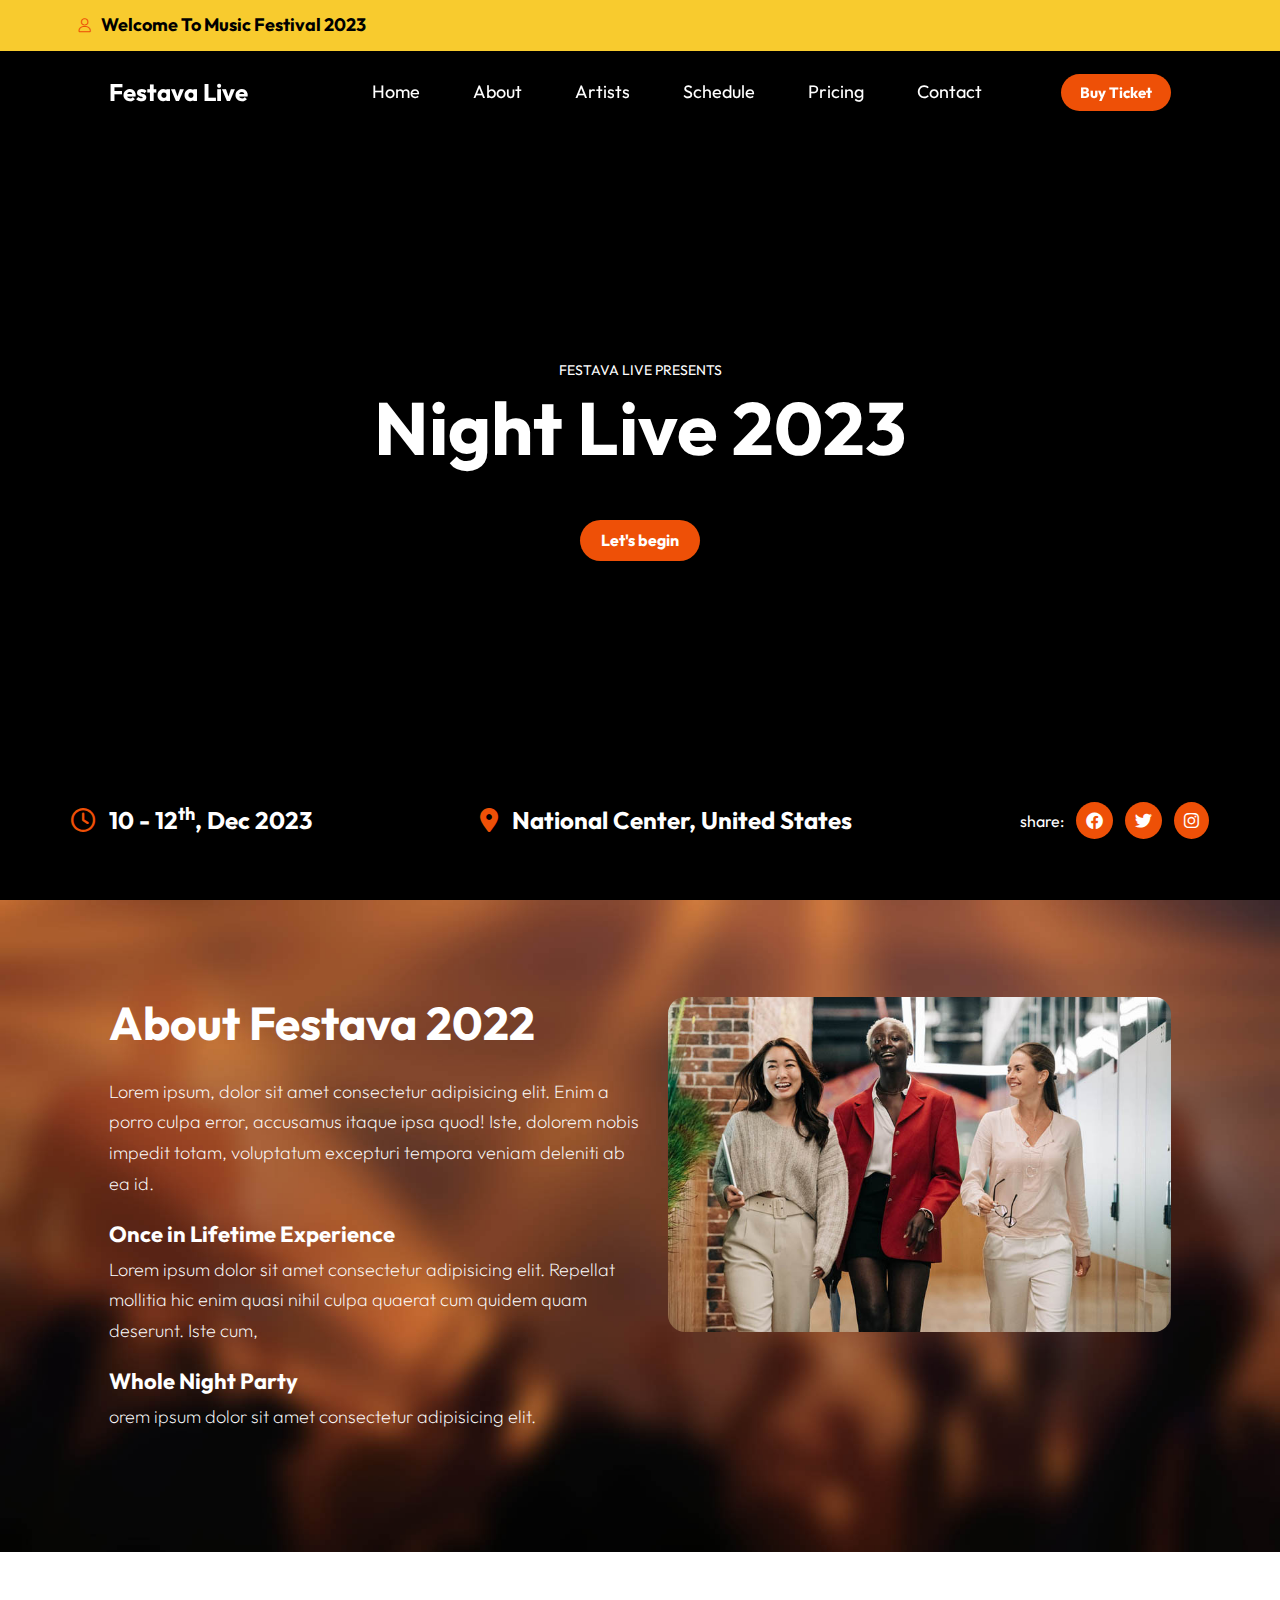
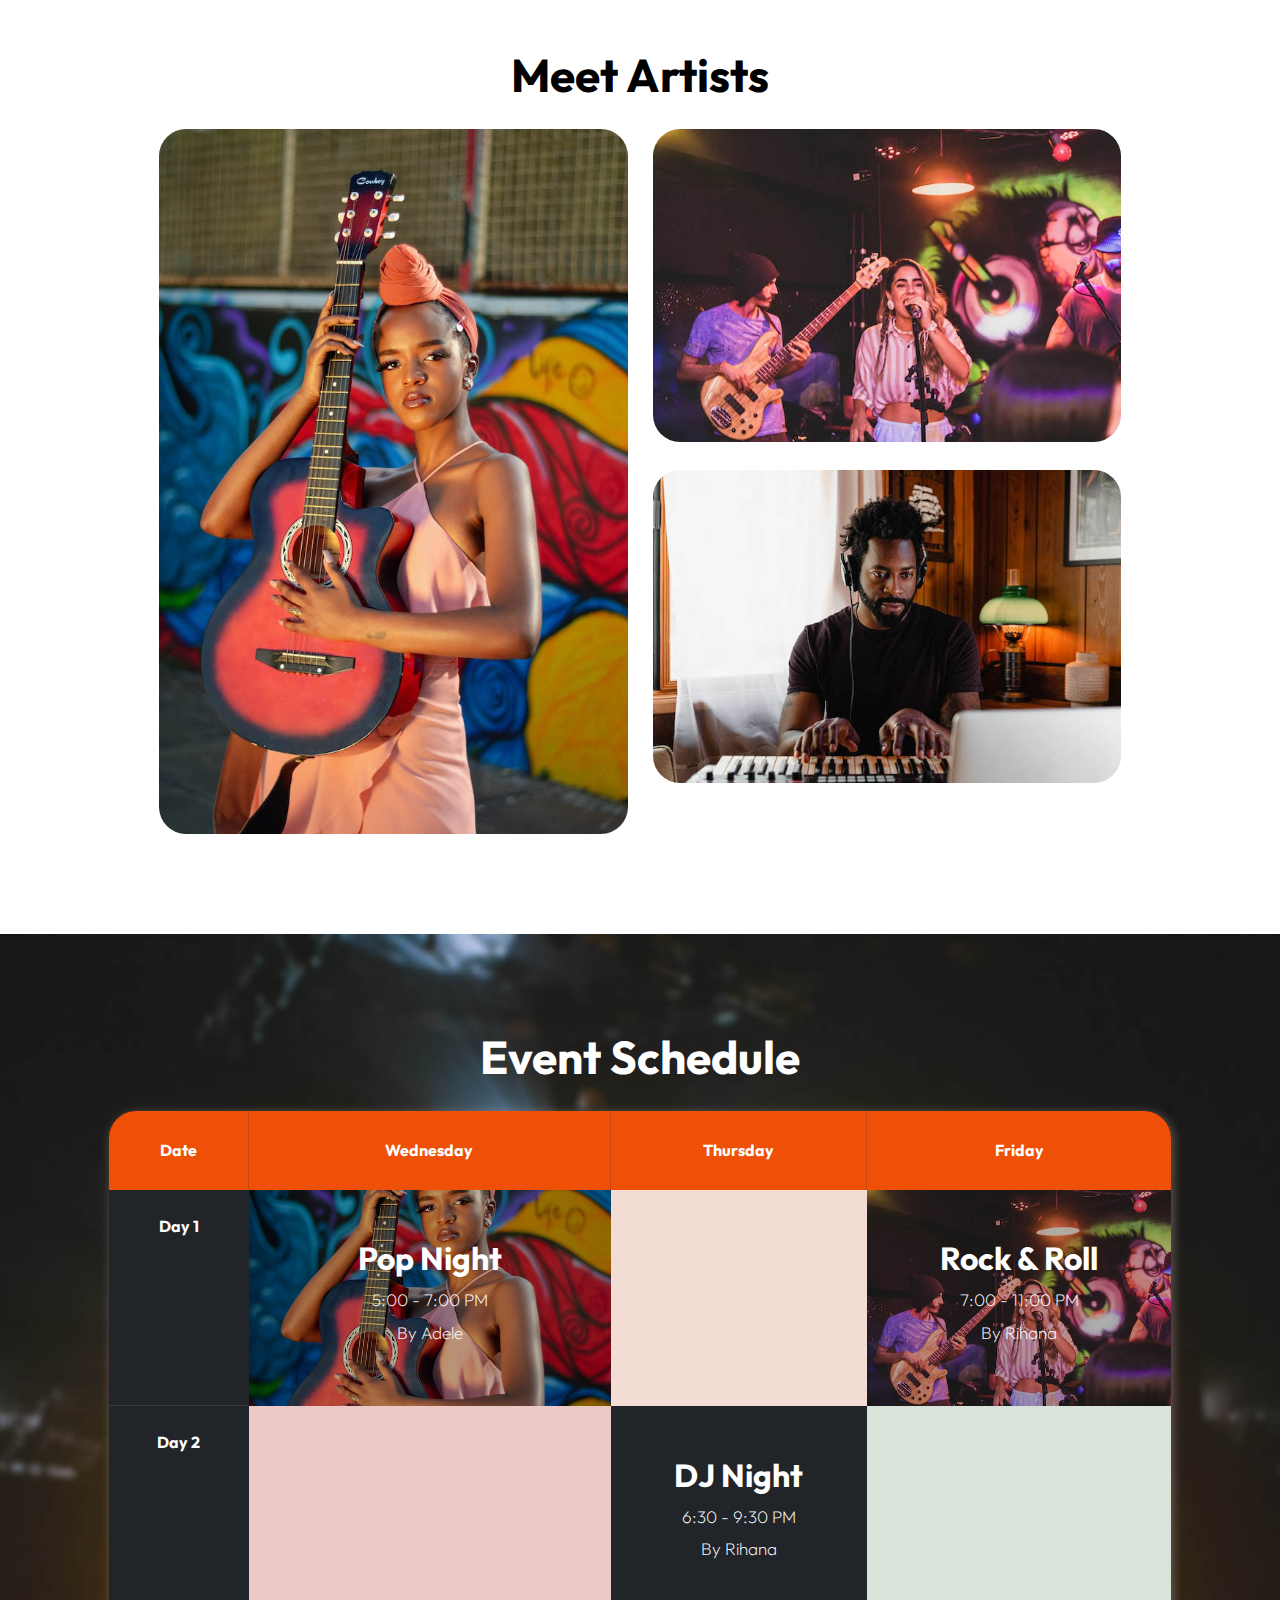
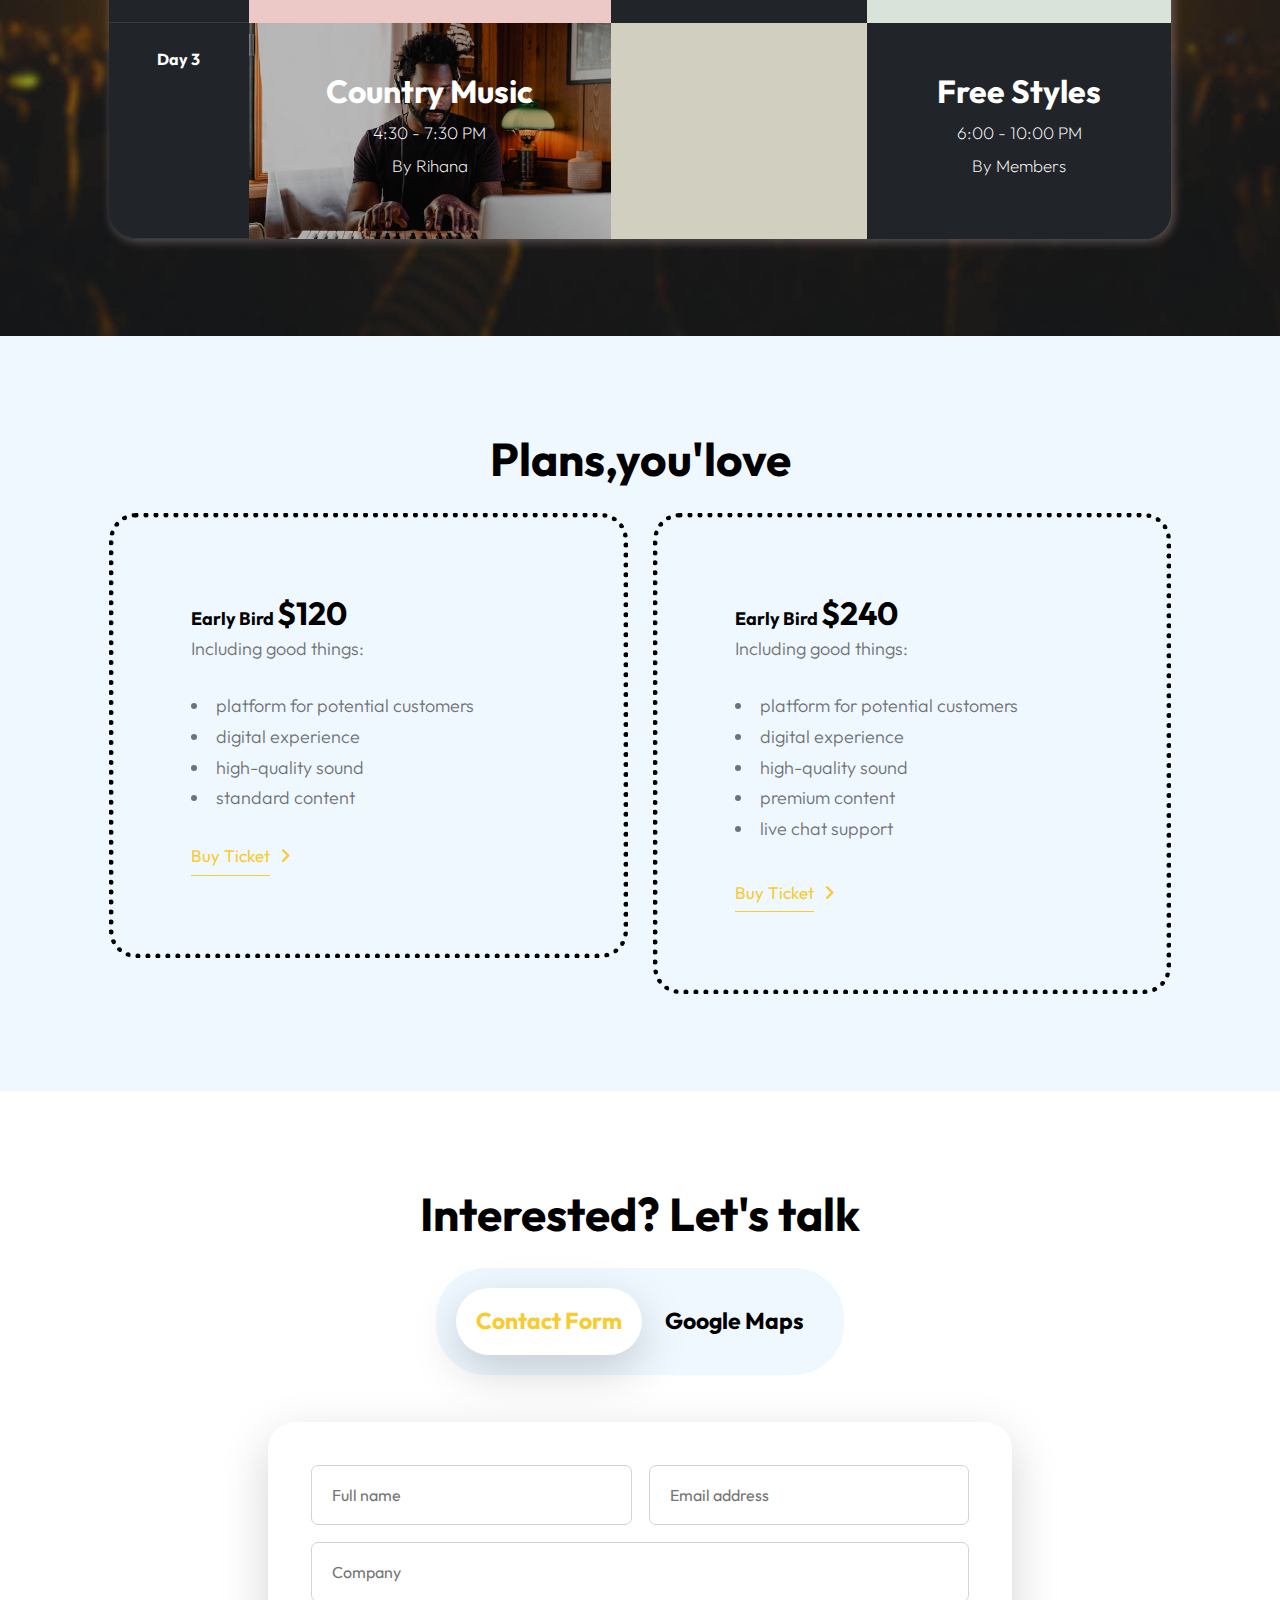
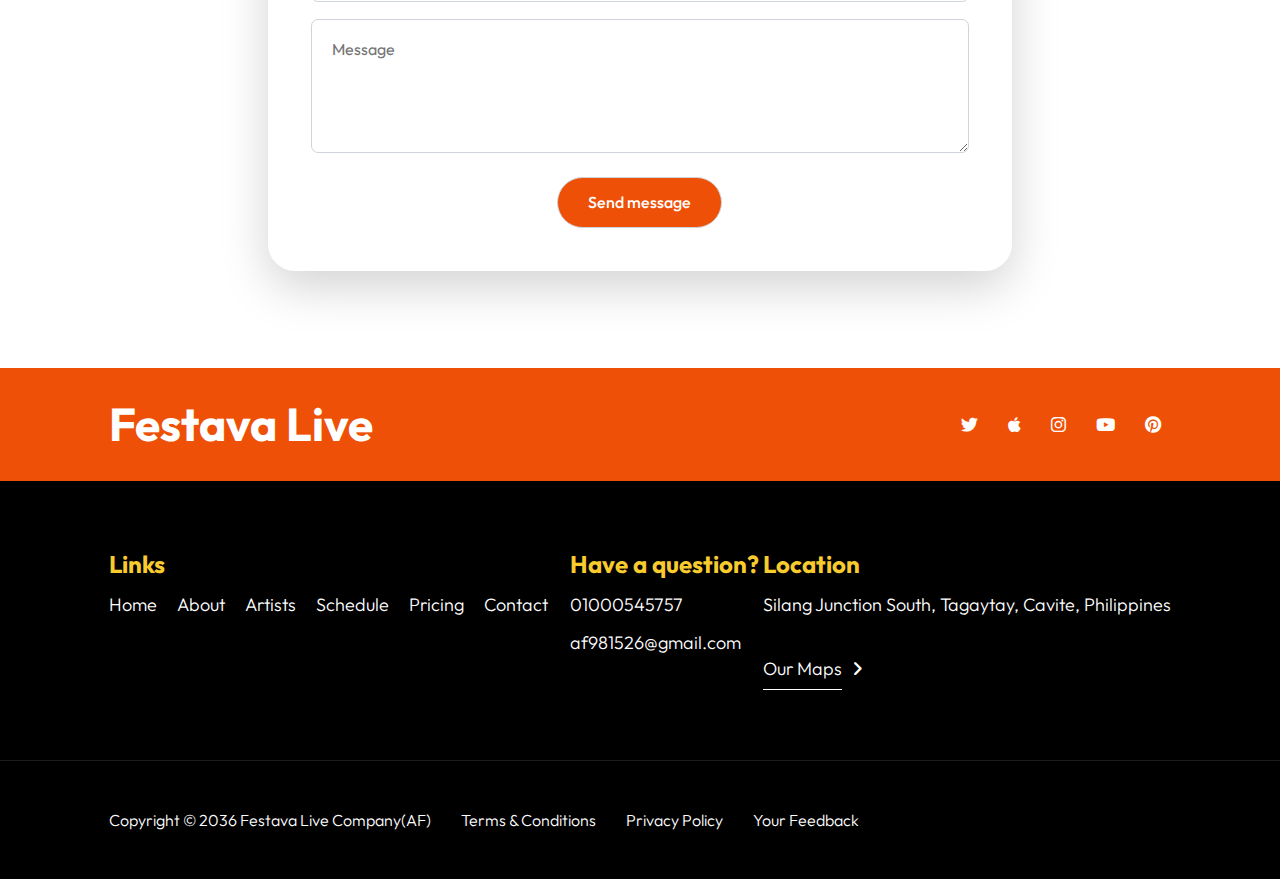
==== index.html @ 933986fe "Add files via upload" ====
<!DOCTYPE html>
<html lang="en">
<head>
    <meta charset="UTF-8">
    <meta http-equiv="X-UA-Compatible" content="IE=edge">
    <meta name="viewport" content="width=device-width, initial-scale=1.0">
    <title>Disco</title>
    <!-- google fonts -->
    <link rel="preconnect" href="https://fonts.googleapis.com">
    <link rel="preconnect" href="https://fonts.gstatic.com" crossorigin>
    <link href="https://fonts.googleapis.com/css2?family=Outfit:wght@100;200;300;400;500;600;700;800;900&display=swap" rel="stylesheet">
    <!-- normalize file -->
    <link rel="stylesheet" href="css_files/normallize.css">
    <!-- font awsome library file -->
    <link rel="stylesheet" href="css_files/all.min.css">
    <!-- main style file -->
    <link rel="stylesheet" href="css_files/style.css">

</head>
<body>
    <!-- start header section -->
    <header id="home">
        <video class="video_header" src="videos/pexels-2022395.mp4" loop autoplay muted></video>
        <section class="overlay"></section>
        <section class="welcome_bar">
            <h4><i class="fa-solid fa-user"></i> welcome to music festival 2023</h4>
        </section>
    <nav id="navigation_bar">
        <section class="container">
            <section class="logo">
                <a href="#">Festava Live</a>
            </section>
            <section class="nav_links">
                <ul id="nav_links_list">
                    <section class="over_color" ></section>
                    <a href="#home"><li>home</li></a>
                    <a href="#about"><li>about</li></a>
                     <a href="#artists"> <li>artists</li></a>
                    <a href="#schedule"><li>schedule</li></a>
                    <a href="#plans"><li>pricing</li></a>
                    <a href="#talking"><li>contact</li></a>
                    <a href="ticket.html" class="nav_button">buy ticket</a>
                </ul>

<ul class="mobile_nav_links">
    <li>
     <a href="ticket.html" class="nav_button">buy ticket</a>
     </li>
     <li>
     <section class="links_button_action">
    <section class="selection_bars">
        <span></span>
        <span></span>
        <span></span>
    </section>
    <section class="exit_bar">
        <span></span>
        <span></span>
    </section>
    </section>
    </li>
 </ul>

            </section>
        </section>
        
    </nav>
<!-- start header content section -->

    <section class="header_content">
        <!-- start main_content -->
        <section class="main_content">
        <p>FESTAVA LIVE PRESENTS</p>
        <h1>Night Live 2023</h1>
        <a href="#">Let's begin</a>
        </section>
        <!-- end main_content -->


        <!-- start header sub_content section -->
    <section class="sub_content">
        <section class="row1">
            <i class="fa-regular fa-clock"></i>
            <span> 10 - 12<sup>th</sup>, Dec 2023</span>
        </section>
        <section class="row2">
            <i class="fa-solid fa-location-dot"></i>
            <span>National Center, United States</span>
        </section>
        <section class="row3">
            <span>share:</span>
            <a href="https://www.facebook.com/profile.php?id=100009686442660" target="_blank"> <i class="fa-brands fa-facebook"></i></a>
            <a href="" target="_blank"><i class="fa-brands fa-twitter"></i></a>
            <a href="https://www.instagram.com/ahmedfouad979/" target="_blank"><i class="fa-brands fa-instagram"></i></a>
        </section>
    </section>
        <!-- end sub_content section -->

<!-- end header content section -->
    </section>

</header>

<!-- end header section -->


<!-- start about section -->
<section id="about"class="about">
    <section class="container">
        <section class="about_content">
            <h2>About Festava 2022</h2>
            <p>Lorem ipsum, dolor sit amet consectetur adipisicing elit. Enim a porro culpa error, accusamus itaque ipsa quod! Iste, dolorem nobis impedit totam, voluptatum excepturi tempora veniam deleniti ab ea id.</p>
            <h3>Once in Lifetime Experience</h3>
            <p>Lorem ipsum dolor sit amet consectetur adipisicing elit. Repellat mollitia hic enim quasi nihil culpa quaerat cum quidem quam deserunt. Iste cum,</p>
            <h3>Whole Night Party</h3>
            <p>orem ipsum dolor sit amet consectetur adipisicing elit.</p>
        </section>
        <section class="about_img">
            <img src="images/pexels-alexander-suhorucov-6457579.jpg" alt="about_img">
        </section>
    </section>
</section>
<!-- end about section -->

<!-- start artists section -->
<section class="artists" id="artists">
        <h2 class="headen_align">Meet Artists</h2>

 <section class="container">

        <section class="box1">
            <img src="images/artists/joecalih-UmTZqmMvQcw-unsplash.jpg" alt="">

        <!-- start first artists_box_info -->

            <section class="artists_box_info">
                <section class="artists_sub_box">
                    <section class="col">
                    <p>Name:</p>
                    <p>Birthday:</p>
                    <p>Music:</p>
                    </section>
 
                     <section class="col">

                        <p>Madona</p>
                        <p> August 16, 1958</p>
                        <p> Pop, R&B</p>

                     </section>

                  </section>
                    <section class="channel_name">
                        <p>Youtube Channel:</p>
                        <a href="#"> Madona Official</a>
                    </section>
                 </section>

            </section>
             

        <!-- end first artists_box_info -->

      <!-- start second artists_box_info -->
    <section class="box2">
       <section class="row1">
         <img src="images/artists/abstral-official-bdlMO9z5yco-unsplash.jpg" alt="">
           <section class="artists_box_info">
                    <section class="artists_sub_box">
                    <section class="col">
                    <p>Name:</p>
                    <p>Birthday:</p>
                    <p>Music:</p>
                    </section>
                     <section class="col">

                        <p> Bruno Bros</p>
                        <p> October 8, 1985</p>
                        <p> Pop</p>
                     </section>
                 </section>
                     <section class="channel_name">
                        <p>Youtube Channel:</p>
                        <a href="#">  Bruno Official</a>
                        </section>
                    </section>
         </section>

            <!-- end second artists_box_info -->

            <!-- start third artists_box_info -->

        <section class="row2">
            <img src="images/artists/soundtrap-rAT6FJ6wltE-unsplash.jpg" alt="">            

                     <section class="artists_box_info">
            <section class="artists_sub_box">
                    <section class="col">
                    <p>Name:</p>
                    <p>Birthday:</p>
                    <p>Music:</p>
                    </section>

                     <section class="col">

                        <p>Rihana</p>
                        <p> Feb 20, 1988</p>
                        <p> Country</p>
                     </section>
            </section>
        
                    <section class="channel_name">
                        <p>Youtube Channel:</p>
                        <a href="#"> Rihana Official</a>
                    </section>
               </section>
           </section> 
                    <!-- end third artists_box_info -->

        </section>
    </section>
</section>


<!-- end artists section -->

<!-- start event schedule section -->
<section class="schedule" id="schedule">
            <h2 style="color:white"class="headen_align">Event Schedule</h2>
    <section class="container">
        <table >
            <!-- table row 1 -->

            <tr>
                <th style="border-top-left-radius:27px">Date</th>
                <th>Wednesday</th>
                <th>Thursday</th>
                <th style="border-top-right-radius:27px">Friday</th>
            </tr>

            <!-- table row 2 -->

            <tr>
                <td>Day 1</td>
                <td>
                    <h4>Pop Night</h4>
                    <p>5:00 - 7:00 PM</p>
                    <p>By Adele</p> 
                </td>
                <td></td>
                <td>
                     <h4>Rock & Roll</h4>
                    <p>7:00 - 11:00 PM</p>
                    <p>By Rihana</p>
                </td>
            </tr>

            <!-- table row 3 -->

            <tr>
                <td>Day 2</td>
                <td></td>
                <td>
                    <h4>DJ Night</h4>
                    <p>6:30 - 9:30 PM</p>
                    <p>By Rihana</p>
                </td>
                <td></td>
            </tr>

            <!-- table row 4 -->

            <tr>
                <td style="border-bottom-left-radius:27px">Day 3</td>
                <td>
                     <h4>Country Music</h4>
                    <p>4:30 - 7:30 PM</p>
                    <p>By Rihana</p>
                </td>
                <td></td>
                <td style="border-bottom-right-radius:27px">
                    <h4>Free Styles</h4>
                    <p>6:00 - 10:00 PM</p>
                    <p>By Members</p>
                </td>
            </tr>

        </table>
    </section>
</section>


<!-- end event schedule section -->

<!-- start plans -->
<section class="plans" id="plans">
            <h2 class="headen_align">Plans,you'love</h2>
            <section class="container">
                <section class="box">
                    <section class="price">
                        <span>Early Bird <span>$120</span></span>
                        <p>Including good things:</p>
                        </section>
                        
                        <ul>
                            <li>platform for potential customers</li>
                            <li>digital experience</li>
                            <li>high-quality sound</li>
                            <li>standard content</li>
                        </ul>
                        
                        <section class="buy_ticket_link">
                            <a href="#">Buy Ticket </a>
                            <i class="fa-solid fa-angle-right"></i>
                        </section>
                    
                </section>


                <section class="box">
                    <section class="price">
                        <span>Early Bird <span>$240</span></span>
                        <p>Including good things:</p>
                        </section>
                        <ul>
                            <li>platform for potential customers</li>
                            <li>digital experience</li>
                            <li>high-quality sound</li>
                            <li>premium content</li>
                            <li>live chat support</li>
                        </ul>
                        <section class="buy_ticket_link">
                            <a href="#">Buy Ticket </a>
                            <i class="fa-solid fa-angle-right"></i>
                        </section>
                    
                </section>
            
    </section>
</section>
<!-- end plans -->

<!-- start talking section -->
<section class="talking" id="talking">
    <h2 class="headen_align">Interested? Let's talk</h2>
    <section class="btns">
        <button id="contact_btn">Contact Form</button>
        <button id="google_maps">Google Maps</button>
    
</section>
      <section class="container">
    
    <section class="inp_data">
        <form action="index.php" method="get">
            <section class="personal_info">
            <input type="text"  name="full_name" placeholder="Full name">
            <input type="email" name="email_address" placeholder="Email address">
            </section>
            <input type="text" placeholder="Company" name="company_name">
            <textarea name="message" id="" cols="30" rows="5" placeholder="Message"></textarea>
            <section class="sub_btn">
            <input type="submit" value="Send message">
            </section>
        </form>
     </section>
    

    <section style="display:none" class="location">
         <iframe src="https://www.google.com/maps/embed?pb=!1m18!1m12!1m3!1d16076.747093504177!2d31.374240883321043!3d30.130405991690292!2m3!1f0!2f0!3f0!3m2!1i1024!2i768!4f13.1!3m3!1m2!1s0x145816f273957841%3A0xad8232f9ce62e912!2sHuckstep%2C%20El%20Nozha%2C%20Cairo%20Governorate%204473221!5e0!3m2!1sen!2seg!4v1671470151707!5m2!1sen!2seg" width="600" height="450" style="border:0;" allowfullscreen="" loading="lazy" referrerpolicy="no-referrer-when-downgrade"></iframe>
        </section>
 </section>
</section>
<!-- end talking section -->


<!-- start footer_bar section-->
<section class="footer_bar">
    <section class="container">
            <h2>Festava Live</h2>
            <ul>
                <li><i class="fa-brands fa-twitter"></i></li>
                <li><i class="fa-brands fa-apple"></i></li>
                <li><i class="fa-brands fa-instagram"></i></li>
                <li><i class="fa-brands fa-youtube"></i></li>
                <li><i class="fa-brands fa-pinterest"></i></li>
            </ul>
    </section>
</section>
<!-- end footer_bar section -->


<!-- start footer section -->
<footer id="footer">
    <section class="container">
        <section class="box">
            <h3>Links</h3>
            <ul>
               <a href="#home"><li>home</li></a>
                <a href="#about"><li>about</li></a>
                <a href="#artists"> <li>artists</li></a>
                <a href="#schedule"><li>schedule</li></a>
                <a href="#plans"><li>pricing</li></a>
                <a href="#talking"><li>contact</li></a>
            </ul>
                    
        </section>
        <section class="box">
            <h3>Have a question?</h3>
            <a href="tel:01000545757">01000545757</a>
            <a href="mailto:af981526@gmail.com">af981526@gmail.com</a>
        </section>
        <section class="box">
            <h3>Location</h3>
            <p >Silang Junction South, Tagaytay, Cavite, Philippines</p>
             <section class="our_maps_link">
                    <a href="#">Our Maps </a>
                    <i class="fa-solid fa-angle-right"></i>
            </section>
        </section>  
    </section>
     <section class="creator_info">
        <section class="container">
            <span>Copyright &copy; 2036 Festava Live Company(AF)</span>
            <section class="creator_info_sub_content">
            <span>Terms & Conditions</span>
            <span>Privacy Policy</span>
            <span>Your Feedback</span>
            </section>
        </section>
        </section>
</footer>

<!-- end footer section -->
<script src="style.js"></script>
</body>
</html>
---- css_files/normallize.css ----
/*! normalize.css v8.0.1 | MIT License | github.com/necolas/normalize.css */

/* Document
   ========================================================================== */

/**
 * 1. Correct the line height in all browsers.
 * 2. Prevent adjustments of font size after orientation changes in iOS.
 */

html {
  line-height: 1.15; /* 1 */
  -webkit-text-size-adjust: 100%; /* 2 */
}

/* Sections
     ========================================================================== */

/**
   * Remove the margin in all browsers.
   */

body {
  margin: 0;
}

/**
   * Render the `main` element consistently in IE.
   */

main {
  display: block;
}

/**
   * Correct the font size and margin on `h1` elements within `section` and
   * `article` contexts in Chrome, Firefox, and Safari.
   */

h1 {
  font-size: 2em;
  margin: 0.67em 0;
}

/* Grouping content
     ========================================================================== */

/**
   * 1. Add the correct box sizing in Firefox.
   * 2. Show the overflow in Edge and IE.
   */

hr {
  box-sizing: content-box; /* 1 */
  height: 0; /* 1 */
  overflow: visible; /* 2 */
}

/**
   * 1. Correct the inheritance and scaling of font size in all browsers.
   * 2. Correct the odd `em` font sizing in all browsers.
   */

pre {
  font-family: monospace, monospace; /* 1 */
  font-size: 1em; /* 2 */
}

/* Text-level semantics
     ========================================================================== */

/**
   * Remove the gray background on active links in IE 10.
   */

a {
  background-color: transparent;
}

/**
   * 1. Remove the bottom border in Chrome 57-
   * 2. Add the correct text decoration in Chrome, Edge, IE, Opera, and Safari.
   */

abbr[title] {
  border-bottom: none; /* 1 */
  text-decoration: underline; /* 2 */
  text-decoration: underline dotted; /* 2 */
}

/**
   * Add the correct font weight in Chrome, Edge, and Safari.
   */

b,
strong {
  font-weight: bolder;
}

/**
   * 1. Correct the inheritance and scaling of font size in all browsers.
   * 2. Correct the odd `em` font sizing in all browsers.
   */

code,
kbd,
samp {
  font-family: monospace, monospace; /* 1 */
  font-size: 1em; /* 2 */
}

/**
   * Add the correct font size in all browsers.
   */

small {
  font-size: 80%;
}

/**
   * Prevent `sub` and `sup` elements from affecting the line height in
   * all browsers.
   */

sub,
sup {
  font-size: 75%;
  line-height: 0;
  position: relative;
  vertical-align: baseline;
}

sub {
  bottom: -0.25em;
}

sup {
  top: -0.5em;
}

/* Embedded content
     ========================================================================== */

/**
   * Remove the border on images inside links in IE 10.
   */

img {
  border-style: none;
}

/* Forms
     ========================================================================== */

/**
   * 1. Change the font styles in all browsers.
   * 2. Remove the margin in Firefox and Safari.
   */

button,
input,
optgroup,
select,
textarea {
  font-family: inherit; /* 1 */
  font-size: 100%; /* 1 */
  line-height: 1.15; /* 1 */
  margin: 0; /* 2 */
}

/**
   * Show the overflow in IE.
   * 1. Show the overflow in Edge.
   */

button,
input {
  /* 1 */
  overflow: visible;
}

/**
   * Remove the inheritance of text transform in Edge, Firefox, and IE.
   * 1. Remove the inheritance of text transform in Firefox.
   */

button,
select {
  /* 1 */
  text-transform: none;
}

/**
   * Correct the inability to style clickable types in iOS and Safari.
   */

button,
[type="button"],
[type="reset"],
[type="submit"] {
  -webkit-appearance: button;
}

/**
   * Remove the inner border and padding in Firefox.
   */

button::-moz-focus-inner,
[type="button"]::-moz-focus-inner,
[type="reset"]::-moz-focus-inner,
[type="submit"]::-moz-focus-inner {
  border-style: none;
  padding: 0;
}

/**
   * Restore the focus styles unset by the previous rule.
   */

button:-moz-focusring,
[type="button"]:-moz-focusring,
[type="reset"]:-moz-focusring,
[type="submit"]:-moz-focusring {
  outline: 1px dotted ButtonText;
}

/**
   * Correct the padding in Firefox.
   */

fieldset {
  padding: 0.35em 0.75em 0.625em;
}

/**
   * 1. Correct the text wrapping in Edge and IE.
   * 2. Correct the color inheritance from `fieldset` elements in IE.
   * 3. Remove the padding so developers are not caught out when they zero out
   *    `fieldset` elements in all browsers.
   */

legend {
  box-sizing: border-box; /* 1 */
  color: inherit; /* 2 */
  display: table; /* 1 */
  max-width: 100%; /* 1 */
  padding: 0; /* 3 */
  white-space: normal; /* 1 */
}

/**
   * Add the correct vertical alignment in Chrome, Firefox, and Opera.
   */

progress {
  vertical-align: baseline;
}

/**
   * Remove the default vertical scrollbar in IE 10+.
   */

textarea {
  overflow: auto;
}

/**
   * 1. Add the correct box sizing in IE 10.
   * 2. Remove the padding in IE 10.
   */

[type="checkbox"],
[type="radio"] {
  box-sizing: border-box; /* 1 */
  padding: 0; /* 2 */
}

/**
   * Correct the cursor style of increment and decrement buttons in Chrome.
   */

[type="number"]::-webkit-inner-spin-button,
[type="number"]::-webkit-outer-spin-button {
  height: auto;
}

/**
   * 1. Correct the odd appearance in Chrome and Safari.
   * 2. Correct the outline style in Safari.
   */

[type="search"] {
  -webkit-appearance: textfield; /* 1 */
  outline-offset: -2px; /* 2 */
}

/**
   * Remove the inner padding in Chrome and Safari on macOS.
   */

[type="search"]::-webkit-search-decoration {
  -webkit-appearance: none;
}

/**
   * 1. Correct the inability to style clickable types in iOS and Safari.
   * 2. Change font properties to `inherit` in Safari.
   */

::-webkit-file-upload-button {
  -webkit-appearance: button; /* 1 */
  font: inherit; /* 2 */
}

/* Interactive
     ========================================================================== */

/*
   * Add the correct display in Edge, IE 10+, and Firefox.
   */

details {
  display: block;
}

/*
   * Add the correct display in all browsers.
   */

summary {
  display: list-item;
}

/* Misc
     ========================================================================== */

/**
   * Add the correct display in IE 10+.
   */

template {
  display: none;
}

/**
   * Add the correct display in IE 10.
   */

[hidden] {
  display: none;
}
---- css_files/style.css ----
:root{
--main_color:#EE5007;
--second_color:#f8cb2e;
--main_padding:97px;
}
html{
scroll-behavior: smooth;

}
*{
    margin:0;
    padding:0;
    box-sizing:border-box;
}
.headen_align{
text-align: center;
font-size:46px;
margin-bottom:27px;
}
@media(max-width:992px){
.headen_align{
font-size:36px;
}
}
body{
font-family: 'Outfit', sans-serif;
}
.container{
    padding-left:19px;
    padding-right:19px;
    margin-left:auto;
    margin-right:auto;
}
@media (max-width:575px){
    #nav_links_list{
        width:100%;
    }
}
@media(min-width:576px ) and (max-width:767px){
      #nav_links_list{
        width:550px;
    }   
}
@media (min-width:768px) and (max-width:992px){
        #nav_links_list{
        width:750px;
        }
}
@media (min-width:576px){
    .container{
        width:550px;

    }
    @media(min-width:768px){
     .container{
        width:750px;
    }   
    }
}
@media  (min-width:992px){
    .container
    {
        width:970px;
    }
}
@media (min-width:1200px){
.container
{
    width:1100px;
}
}
@media(min-width:1400px){
.container{
    width:1350px;
}
}
/* start header section*/
header{
    height:100vh;
    position:relative;
    background-color:black;
}
.video_header{
    position:absolute;
    bottom:0;
    height:calc(100vh - 50.7px);
    width:100%;
    object-fit: cover;
}
.overlay{
    position:absolute;
    bottom:0;
    width:100%;
    height:calc(100% -  50.7px);
    background-color:rgba(0, 0, 0, 0.513);
}

/* star welcome bar section */

.welcome_bar{
    background-color:var(--second_color);
    padding:15px 20px 15px 79px;
    position: relative;
    z-index:1000 !important;
}
.welcome_bar h4{
    text-transform:capitalize;
    display:flex;
    align-items:center;
    font-size:18px;
}
.welcome_bar i{
    color:transparent;
    -webkit-text-stroke: 1px var(--main_color);
    font-size:13px;
    margin-right:11px;
}
/* end welcome bar section */

/* start nav section */
nav{
position:sticky;
width:100%;
top:0;
z-index:1000;
}
nav .container{
    display:flex;
    align-items:center;
    justify-content:space-between;
    padding-top:23px;
    padding-bottom:23px;
}
nav .logo a{
    font-size:24px;
    font-weight:bold;
    color:white;
    text-decoration:none;
    white-space:nowrap;
}
nav ul{
    display:flex;
    align-items:center;
    list-style:none;

}
nav ul a{
    text-decoration:none;
    margin-left:53px;
}
nav ul li{
    color:white;
    text-transform:capitalize;
    font-size:18px;
    transition-duration:0.2s;
    transition-property:color;
}
#nav_links_list a:hover li{
    color:var(--main_color);
}
#nav_links_list a:first-child li{
    color:var(--main_color);
}
.nav_links ul .nav_button{
    color:white;
    text-transform:capitalize;
    font-weight:700;
    font-size:15px;
    background-color:var(--main_color);
    border-radius:50px;
    padding:10px 19px;
    margin-left:79px;
    transition:0.2s background-color;
}
.nav_links ul .nav_button:hover{
    background-color:#ee5007ca;
}
@media (min-width:992px) and (max-width:1200px){
   .nav_links ul .nav_button{
    font-size:14px;
    padding:11px 17px;
    white-space:nowrap;
    margin-left:51px;
} 
nav ul a{
   margin-left:49px;
}
}

/* end nav section */

.header_content{
    position:relative;
    height:calc(100% - (87.25px + 50.7px));
    display:flex;
    align-items:center;
    justify-content: center;
    text-align: center;
    color:white;
}
.header_content .main_content{
    margin-top:-107px;
}
.header_content .main_content p{
    font-size:14px;
    
}
.header_content .main_content h1{
    font-size:74px;
    margin-top:7px;
}
.header_content .main_content a{
    color:white;
    font-weight:bold;
    padding:11px 21px;
    background-color:var(--main_color);
    border-radius:50px;
   text-decoration: none;
   transition:0.2s background-color;
   display:inline-block;
}
.header_content .main_content a:hover{
    background-color:#ee5007ca;

}
header .sub_content{
position:absolute;
bottom:57px;
display:flex;
align-items:center;
width:100%;
justify-content: space-between;
padding-left:71px;
padding-right:71px;
}
header .sub_content .row1 span,
header .sub_content .row2 span{
    font-size:24px;
    font-weight:700;
}
header .sub_content .row1 i,
header .sub_content .row2 i{
margin-right:11px;
color:var(--main_color);
}
header .sub_content i{
    font-size:24px;
}
header .sub_content .row3 i{
    margin-left:9px;
    padding:10px;
    font-size:17px;
    border-radius:50%;
    background-color:var(--main_color);
    cursor:pointer;
}
header .sub_content .row3 i:hover{
    animation-name:rotation;
    animation-duration:1.5s;
    animation-iteration-count: infinite;
    animation-timing-function: linear;
    background-color:var(--second_color);
}
header .sub_content .row3 a{
color:white;
}
.mobile_nav_links{
    display:none;
}
@keyframes rotation{
    100%{
        transform:rotate(1turn);
    }
}

@media (max-width:992px){
  nav{
    background-color:black !important;
}
header  nav .container{
    position:relative;
    padding-top:15px;
    padding-bottom:15px;
}

#nav_links_list .nav_button{
display: none;
}
.header_content .main_content{
    margin-top:-147px;
}
.header_content .main_content h1{
    font-size:62px;
}
.header_content .sub_content{
    flex-direction: column;
    row-gap:19px;
}
.header_content .sub_content .row1 span,
.header_content .sub_content .row2 span{
    font-size:20px;
}
#nav_links_list {
    background-color:black;
    position:absolute;
    height:0px;
    top:100%;
    left:50%;
    transform:translatex(-50%);
    flex-direction:column;
    align-items:flex-start;
    transition-delay:0.3s;
    transition-duration:0.5s;
    transition-property: height opacity;
    overflow:hidden;
    padding:0px 19px;
    box-sizing:content-box;
    border-left:355px solid black;
    border-right:300px solid black;
}

#nav_links_list a{
margin-left:0;
position:relative;
}
#nav_links_list li{
    margin-bottom:27px;
    transition-duration:0.5s;
    
}
 
.mobile_nav_links{
display:flex;
align-items: center;
width:fit-content
}
.nav_links ul .nav_button{
     margin:0;   
    }
}
@media (min-width:993px){
    .mobile_nav_links{
        display:none;
    }
    
}

.links_button_action{
    width:30px;
    height:35px;
    position:relative;
    margin-left:auto;
    margin-right:auto;
    cursor: pointer;

}

.links_button_action .selection_bars{
    position: absolute;
    top:50%;
    left:50%;
    transform:translate(-50% , -50%);

}

.links_button_action .selection_bars span:nth-child(2){
margin-top:5px;
margin-bottom:5px;
}

.links_button_action .selection_bars span{
    display:block;
    width:30px;
    height:4px;
    background-color:white;
    transition-duration:0.5s;
    transition-delay:0.2s;
}

.links_button_action .exit_bar{
    position:absolute;
    width:100%;
    height:100%;
    top:50%;
    left:50%;
    transform:translate(-50%,-50%);
    visibility: hidden;
    transition-duration:0.5s;
}

.links_button_action .exit_bar span{

display:block;
position:absolute;
width:30px;
height:4px;
background-color:white;
transition-duration:0.5s;
left:50%;
top:50%;
transform:translate(-50% , -50%);
transition-duration:0.5s;
transition-delay:0.6s;

}

.mobile_nav_links .links_button_action{
margin-left:27px;
}

/* start about section */
.about{
padding-bottom: var(--main_padding);
padding-top:var(--main_padding);
background-image: url(../images/edward-unsplash-blur.jpg);
background-size:cover;
background-repeat: no-repeat;
background-position: center top;
}
.about .container{
    display:flex;
    gap:21px;
}
.about_content{
    color:white;
}
.about_content h2{
font-size:46px;
margin-bottom:27px;
}
.about_content h3{
    font-size:22px;
    margin-bottom:7px;
}
.about_content p{
    font-size:18px;
    margin-bottom:23px;
    line-height: 1.7;
    font-weight:200;
}
.about_img img{
width:1500px;
max-width:100%;
border-radius:17px;
}
@media(max-width:992px){
.about .container{
    flex-direction: column;
}
}
/* end about section */

/* start artists section */
.artists{
padding-top:var(--main_padding);
padding-bottom:var(--main_padding);
}
.artists .container{
   
    display:flex;
    gap:25px;
}
@media(max-width:991px){
    .artists .container{
        flex-direction: column;
    }
}
@media (min-width:992px){
    .artists .container{
        width:800px;
    }
}

@media (min-width:1200px){
.artists .container{
    width:1000px;
}
}
@media(min-width:1400px){
.artists .container{
    width:1100px;
}
}
.artists .container > section{
flex:1;
}
.artists .container .box1{
    position: relative;
    overflow:hidden;

}
.artists .container .box2{
    display:flex;
    flex-direction:column;
    gap:25px;
}
.artists .container .box2 .row1,
.artists .container .box2 .row2{
position: relative;
overflow:hidden;

}
.artists .container .box1:hover .artists_box_info{
    opacity:1;
    bottom:25px;
}
.artists .container .box2 .row1:hover .artists_box_info{
    opacity:1;
    bottom:25px;
}
.artists .container .box2 .row2:hover .artists_box_info{
    opacity:1;
    bottom:25px;
}
.artists .container .box1:hover .artists_box_info::before{
    opacity:1;
}
.artists .container .box2 .row1:hover .artists_box_info::before{
    opacity:1;
}
.artists .container .box2 .row2:hover .artists_box_info::before{
    opacity:1;
}

.artists .container img{
    width:100%;
    border-radius:27px;
    position: relative;
}

.artists_box_info{
    width:90%;
    height:257px;;
    background-color:rgba(248, 203, 46, 0.75);
    position: absolute;
    bottom:-100%;
    left:50%;
    transform:translatex(-50%);
    border-radius:27px;
    padding:39px ;
    display:flex;
    flex-direction: column;
    justify-content: space-between;
    opacity:0;
    transition-duration:0.7s;
    transition-property:opacity , bottom;
    overflow: hidden;
}

.artists_box_info::before{
content:"";
width:70%;
height: 70%;
position: absolute;
background-color:rgba(248, 204, 46, 0.99);
filter:blur(80px);
border-radius:27px;
top:50%;
left:50%;
transform:translate(-50%,-50%);
transition:0.3s;
opacity:0;
transition-delay:0.6s;
}
.artists_box_info .artists_sub_box{
    display:flex;
    align-items: center;
    column-gap:117px;
    border-bottom:1px solid rgba(0, 0, 0, 0.374);
    padding-bottom:11px;
    position:relative;
    
}
.artists_box_info .artists_sub_box .col:first-child p{
color:white;
font-size:18px;
font-weight:bold;
margin-bottom:19px;
}
.artists_box_info .artists_sub_box .col:last-child p{
    font-size:18px;
    margin-bottom:19px;
    color:#717275;
}

.artists_box_info .channel_name{
    display:flex;
    column-gap:51px;
    position:relative;
    /* background-color: rgba(0, 128, 0, 0.695); */
    /* padding-top:29px; */
    
}
.artists_box_info .channel_name p{
    color:white;
    font-weight:bold;
    font-size:18px;
}
.artists_box_info .channel_name a{
    text-decoration:none;
    color:#EE5007;
    font-size:18px;
    transition-duration:0.3s;
    transition-property:color;
}

.artists_box_info a:hover{
    color:white;
}


@media (min-width:992px) and (max-width:1200px){
    .artists_box_info{
        height:220px;
    }
    .artists .container .box1:hover .artists_box_info{
    opacity:1;
    bottom:19px;
}
.artists .container .box2 .row1:hover .artists_box_info{
    opacity:1;
    bottom:15px;
}
.artists .container .box2 .row2:hover .artists_box_info{
    opacity:1;  
    bottom:15px;
}
.artists_box_info .artists_sub_box .col:first-child p{

font-size:15px;
font-weight:bold;
margin-bottom:13px;
}
.artists_box_info .artists_sub_box .col:last-child p{
    font-size:15px;
    margin-bottom:13px;
    color:#717275;
}

.artists_box_info .channel_name{
    display:flex;
    column-gap:17px;
    position:relative;
}
.artists_box_info .channel_name p{
    font-size:15px;
    white-space: nowrap;
}
.artists_box_info .channel_name a{
    font-size:15px;
    white-space: nowrap;
}
.artists_box_info .artists_sub_box{
    column-gap:70px ;     
}
}
/* end artists section */

 /* start event schedule section  */
 .schedule{
    background-image: url(../images/nainoa-shizuru-unsplash-blur.jpg);
    background-size:cover;
    background-position: center center;
    padding-top:var(--main_padding);
    padding-bottom:var(--main_padding);
 }

 .schedule .container{
    display:flex;
    align-items:center;
    justify-content: center;
 }
 .schedule .container table{
    width:100%;
    border-radius:27px;
    box-shadow:2px 2px 10px 1px rgb(165 145 145 / 46%);
    border-spacing:0px;
 }

 .schedule .container table tr:first-child th{
    background-color:var(--main_color);
    color:white;
    padding:30px;
 }
 .schedule .container table tr:first-child th:not(:last-child)
 {
border-right:1px solid #c7460a;
 }
 .schedule .container table tr td:first-child
{
    background-color: #212529;
   border-bottom:1px solid rgb(54, 58, 62);
}
 .schedule .container table tr:not(:first-child) td{
    text-align:center;
     padding:30px;
    color:white;
    font-weight:bold;

 }
 .schedule .container table tr:not(:first-child) td:first-child{
    padding:27px 30px 170px 30px;
 }
 .schedule .container table tr:nth-child(2) td:nth-child(2),
 .schedule .container table tr:nth-child(2) td:nth-child(4),
 .schedule .container table tr:nth-child(4) td:nth-child(2){
background-image: url(../images/artists/joecalih-UmTZqmMvQcw-unsplash.jpg);
background-position: center center;
background-size:cover;
background-repeat: no-repeat;
position:relative;
 }
 .schedule .container table tr:nth-child(2) td:nth-child(4)
 {
    background-image: url(../images/artists/abstral-official-bdlMO9z5yco-unsplash.jpg);

 }
  .schedule .container table tr:nth-child(4) td:nth-child(2)
  {
  background-image: url(../images/artists/soundtrap-rAT6FJ6wltE-unsplash.jpg);
  }
 .schedule .container table tr:nth-child(2) td:nth-child(2)::before,
 .schedule .container table tr:nth-child(2) td:nth-child(4)::before,
 .schedule .container table tr:nth-child(4) td:nth-child(2)::before{
    content:"";
    position:absolute;
    background-color: rgba(0, 0, 0, 0.256);
    width:100%;
    height:100%;
    top:0;
    left:0;
 }
  .schedule .container table tr h4{
    font-size:32px;
    color:white;
    margin-bottom:13px;
    position:relative;
  }
  @media (max-width:992px){
      .schedule .container table tr h4{
           font-size:22px;
      }
  }
  .schedule .container table tr td p{
    color:white;
    font-size:17px;
    font-weight:200;
    margin-bottom:13px;
    position:relative;
    }
    .schedule .container table tr:nth-child(2) td:nth-child(3){
background-color: #f3dcd4;
    }
     .schedule .container table tr:nth-child(3) td:nth-child(2){
background-color: #ecc9c7;
    }
     .schedule .container table tr:nth-child(2) td:nth-child(4){
background-color: #d9e3da;
    }
     .schedule .container table tr:nth-child(4) td:nth-child(3){
background-color: #d1cfc0;
    }
     .schedule .container table tr:nth-child(3) td:nth-child(3){
background-color: #212529;
    }
    .schedule .container table tr:nth-child(3) td:nth-child(4){
background-color:#d9e3da;
    }
     .schedule .container table tr:nth-child(4) td:nth-child(4){
background-color: #212529;
    }
  /* end event schedule section  */
/* #212529 */
/* #F3DCD4 */



/* start plans section */
.plans{
    padding-top:var(--main_padding);
    padding-bottom:var(--main_padding);
    background-color: #eff8ff;
}
.plans .container{
    display: flex;
    align-items: flex-start;
    justify-content: center;
    gap:25px;
}
@media(max-width:992px){
    .plans .container{
    flex-wrap:wrap;
    }
}
.plans .container .box{
    border:5px dotted black;
    border-radius:27px;
    padding:77px;
    flex:1;
}
.plans .container .box .price{
    margin-bottom: 37px;
}
.plans .container .box .price > span{
    font-weight:bold ;
    font-size:18px;
}
.plans .container .box .price > span span{
    font-weight:bold ;
    font-size:32px;
}
.plans .container .box .price p{
    color:#717275;
    font-size:18px;
    margin-top:7px;
    font-weight:300;
}
.plans .container .box  ul{
    list-style-position: inside;
    
}
.plans .container .box  ul li{
    color:#717275;
    font-size:18px;
    margin-bottom:10px;
    font-weight:300;
    white-space: nowrap;
}
.plans .container .box .buy_ticket_link,
.our_maps_link{
    margin-top:37px;
}
.plans .container .box:nth-child(2) .buy_ticket_link,
.our_maps_link{
    margin-top:43px;
}
.plans .container .box .buy_ticket_link a,
.our_maps_link a{
color:var(--second_color);
font-size:17px;
display:inline-block;
padding:0px 0px 9px 0px;
text-decoration:none;
border-bottom:1px solid var(--second_color);
}
.plans .container .box .buy_ticket_link i,
.our_maps_link i{
    margin-left:7px;
    font-size:17px;
    color:var(--second_color);
}

/* start talking section */


.talking{
    padding-top:var(--main_padding);
    padding-bottom:var(--main_padding);
}
.talking .container{
    display: flex;
    justify-content: center;
}
.btns{
    width:fit-content;
    margin:auto;
    padding:20px;
    border-radius:50px;
    background-color: #eff8ff;
    margin-bottom:47px;
}
.btns button{
    padding:20px;
     border-radius:50px;
     font-weight:bold;
     font-size:23px;
     border:0;
     cursor:pointer;
     transition-duration:0.3s;
     background-color:transparent;
    transition-property:background-color , color , box-shadow;
}
.btns button:hover{
    color:var(--second_color) ;
    background-color:white;
    box-shadow:0 1rem 3rem rgb(0 0 0 / 18%);

}
.talking .container .inp_data {
padding:43px;
border-radius: 27px;
box-shadow:0 1rem 3rem rgba(0,0,0,.175);
width:70%;
}

.talking .container .inp_data form .personal_info{
    margin-bottom:17px;
    display:flex;
    gap:17px;
}
@media (max-width:992px){
.talking .container .inp_data form .personal_info {
    flex-direction:column;
}
}
.talking .container .inp_data form .personal_info input{
 flex:1;
}
.talking .container .inp_data form input{
padding:20px;
border-radius:7px;
outline:none;
border:none;
border:1px solid #ced4da;
}
.talking .container .inp_data form > input[type="text"],
.talking .container .inp_data form textarea{
    width:100%;
    border:none;
    outline:none;
    border-radius:7px;
    margin-bottom:17px;
    padding:20px;

    border:1px solid #ced4da;
}

.talking .container .inp_data form textarea{
    display:block;
}
.sub_btn{
    text-align: center;
    padding-top:7px;
    cursor:pointer;
}
.talking .container .inp_data form > .sub_btn input[type="submit"]{
    padding:15px 30px;
    color:white;
    background-color:var(--main_color);
    font-weight:500;
    border-radius:35px;
    cursor: pointer;
    transition:0.2s background-color;
}
.talking .container .inp_data form > .sub_btn input[type="submit"]:hover{
    background-color:#bc400a;
}

.talking .container .location{
    padding:43px;
    border-radius: 27px;
    box-shadow:0 1rem 3rem rgba(0,0,0,.175);
    
    width:70%;
    display:flex;
}
.talking .container .location iframe{
width:100%;
}
/* end plans section */

/* start footer section*/
.footer_bar{
    padding:30px 0px;
    color:white;
    background-color:var(--main_color);
}
.footer_bar .container{
    display:flex;
    align-items:center;
    justify-content:space-between;
}
.footer_bar .container h2{
    font-size:46px;
}

.footer_bar .container ul li{
    list-style-type:none;
    display:inline-block;
    margin-left:7px;
    font-size:17px;
    cursor:pointer;
    position:relative;
}
.footer_bar .container ul li i{
    padding:10px;
    position:relative;
}
.footer_bar .container ul li::before{
content:"";
position:absolute;
width:10px;height:10px;
border-radius:50%;
transition-duration:0.2s;
background-color:var(--second_color);
width:100%;
height:100%;
left:50%;
top:50%;
transform:translate(-50%,-50%);
display:none;
}

.footer_bar .container ul li i:hover{
    animation-name:rotation;
    animation-duration:1.5s;
    animation-iteration-count: infinite;
    animation-timing-function: linear;
}
.footer_bar .container ul li:hover::before{
    display:block;
}
@media(max-width:992px){
    .footer_bar .container{
        flex-direction:column;
        row-gap:9px;
    }
}

/* end footer_bar */

/* start footer section */
footer{
background-color: black;
}

footer > .container {
    display:flex;
    flex-wrap:wrap;
    justify-content: space-between;
    padding-top:70px;
    padding-bottom:70px;
}

footer > .container .box h3{
    font-size:24px;
    color:var(--second_color);
    font-weight:bold;
    margin-bottom:17px;
}

footer > .container  .box p,
footer > .container  .box a{
    color:white;
     font-size:18px;
     font-weight:300;
}

footer > .container  .box:first-child ul{
list-style-type:none;

}
footer > .container  .box:first-child ul li{
    display:inline-block;
    margin-right:17px;
}
footer > .container  .box:first-child ul a{
    font-size:18px;
    font-weight:300;
    text-transform: capitalize;
    transition:0.3s;
    transition-property:color;
}
footer > .container .box:first-child ul a:hover{
    color:var(--main_color);
}
.our_maps_link i{
    color:white;
}
.our_maps_link a{
border-bottom:1px solid white;
}
footer > .container .box:nth-child(2) a{
    display:block;
    text-decoration:none;
transition:0.3s color;
}
footer > .container .box:nth-child(2) a:hover{
    color:var(--main_color);
}
footer > .container .box:nth-child(2) a:first-of-type{
    margin-bottom:17px;
}

.creator_info{
    padding:50px 0px;
    color:white;
    font-weight:300;
    border-top:1px solid #1f1c1c;
}
.creator_info .creator_info_sub_content{
    display:inline-block;
}

.creator_info .container span{
    margin-right:27px;
}
.creator_info .container .creator_info_sub_content span{
    transition:0.3s color;
    cursor:pointer;
}
.creator_info .container .creator_info_sub_content span:hover{
    color:var(--main_color);
}
@media(max-width:992px){
    footer > .container {
    flex-direction: column;
        align-items:center;
        row-gap:57px;
    }

footer > .container .box     
{
    text-align: center;
    
}
.creator_info .container {
display:flex;
flex-direction: column;
align-items: center;
row-gap:27px;
}
.creator_info .container span:first-child::after{
    display:block;
}

.creator_info .container span:first-child{
    margin:0;
}
.creator_info .container .creator_info_sub_content span{
    white-space: nowrap;
}
.creator_info .container .creator_info_sub_content span:nth-child(2){
    margin-right:27px;
    margin-left:27px;
}
}


/* start buy ticket form */

.ticket_reg_form{

    background-image: url(../images/nicholas-green-unsplash-blur.jpg);
    background-size:cover;
    background-position:center center;
    background-repeat: no-repeat;
    position:relative;
}
@media(min-width:992px){
.ticket_reg_form nav{
position:sticky !important;
top:0;
}
}
.form_container{
min-height:100vh;
display: flex;
align-items:center;
justify-content: center;
padding-top:50px;
padding-bottom:var(--main_padding);

}
.ticket_reg_form .overlay{
    position:absolute;
    height:100%;
    width:100%; 
    bottom:0;

}.ticket_reg_form{
    position: relative;
}
.ticket_reg_form .form_container form{
    background-color:white;
    position: relative;
    padding:55px;
    border-radius:27px;

}
.ticket_reg_form .form_container form h1{
    font-size:36px;
    text-align:center;
    margin-bottom:23px;
}
.ticket_reg_form .form_container form input,
.ticket_reg_form .form_container form textarea{
    padding:20px;
    border-radius:7px;
    outline:none;
    border:1px solid #ced4da;
}
.ticket_reg_form .form_container  form .personal_info{
display:flex;
gap:27px;
margin-bottom:27px;
}
.ticket_reg_form .form_container  form .personal_info input{
    flex:1;
}
.ticket_reg_form .form_container form input[name="phone_number"]{
    width:100%;
    margin-bottom:27px;
}
.ticket_reg_form form h2{
    font-size:22px;
    margin-bottom:7px;
}
.ticket_reg_form form .radio_buttons{
    display:flex;
    align-items: center;
    gap:27px;
}
.ticket_reg_form .form_container  form .radio_buttons .btn{
    flex:1;
    padding:20px;
    border:1px solid #ced4da;
    border-radius:7px;
}
.ticket_reg_form .form_container  form .radio_buttons .btn input {
    margin-right:7px;
}
.text_number{
    width:100%;
    margin:27px 0px;
}
.ticket_reg_form .form_container  form textarea{
    width:100%;
    margin-bottom:27px;
}
.ticket_reg_form .form_container  form .submit_btn_section{
text-align:center;
}
.ticket_reg_form .form_container  form input[type="submit"]{
    border-radius:50px;
    background-color:var(--main_color);
    color:white;
    font-size:19px;
    font-weight:bold;
    padding:15px 25px;
    cursor:pointer;
    color:rgb(83, 15, 15);
}

/* end buy ticket form */
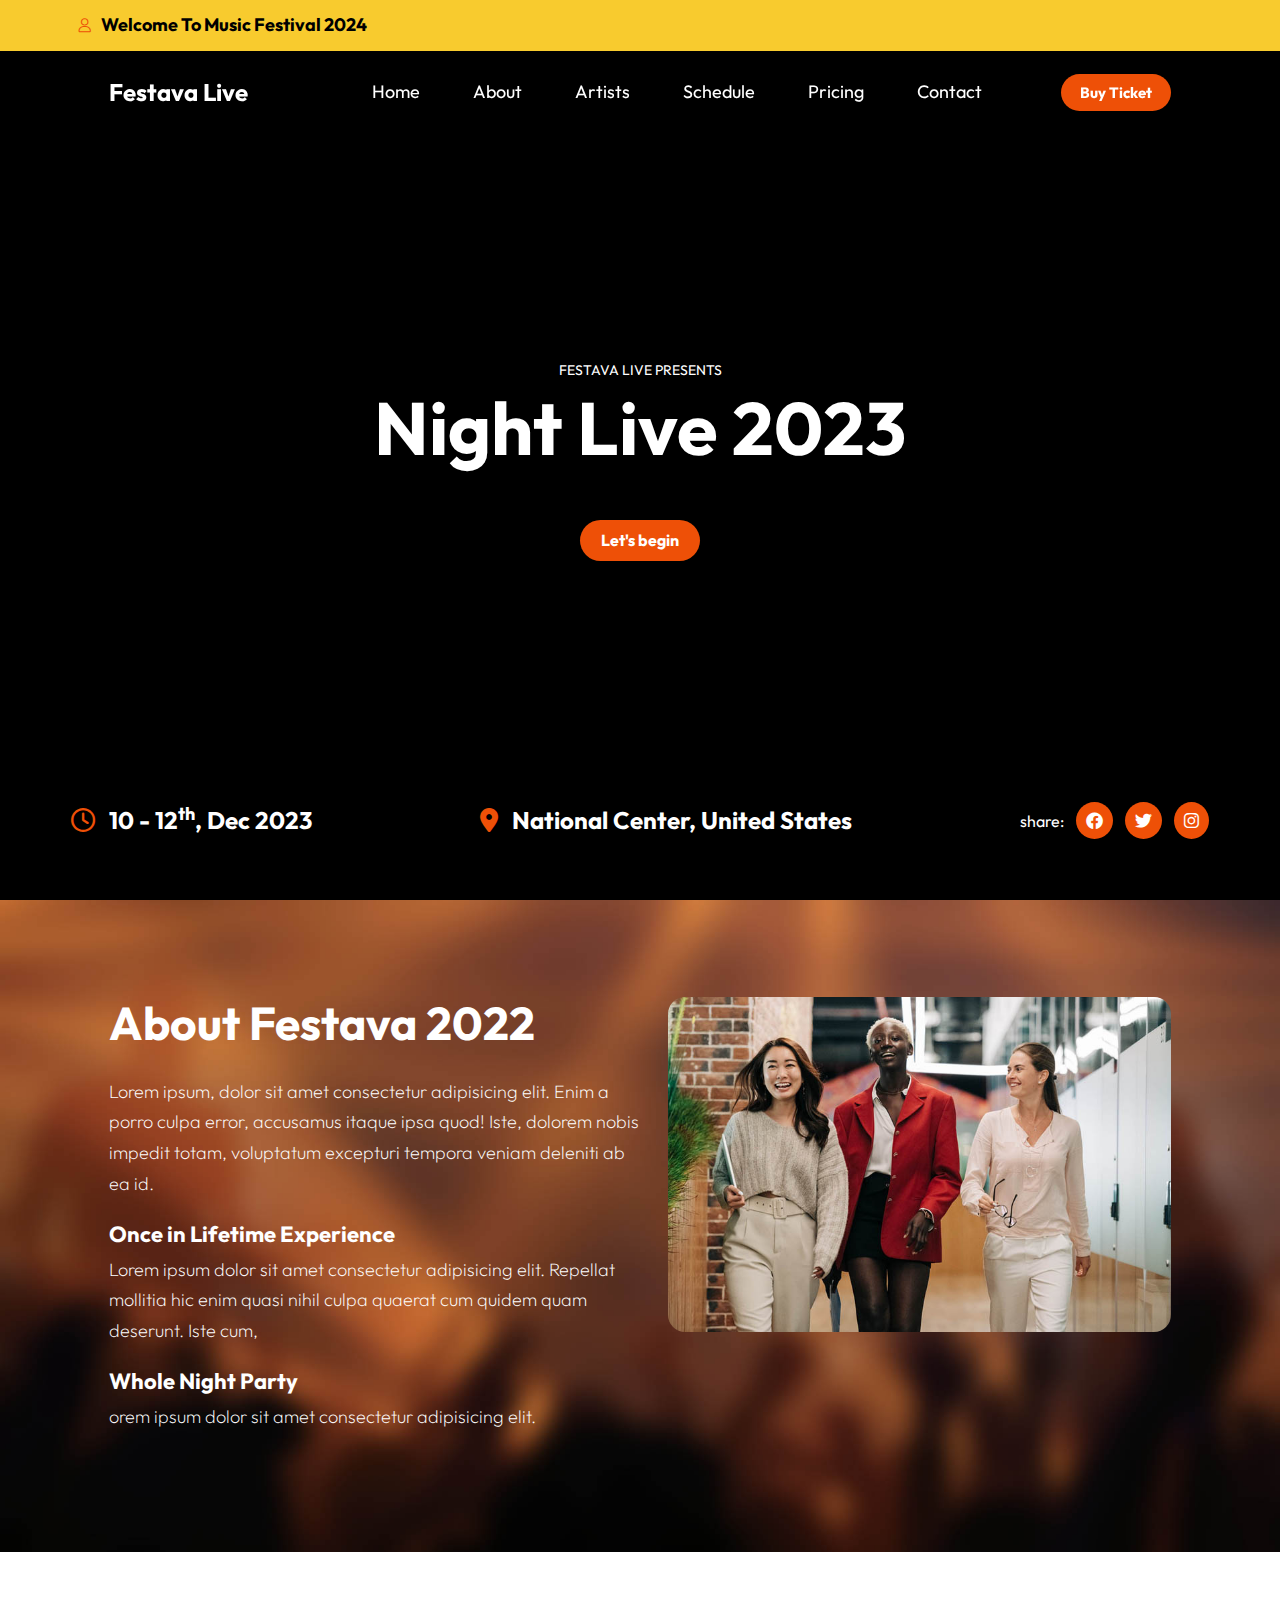
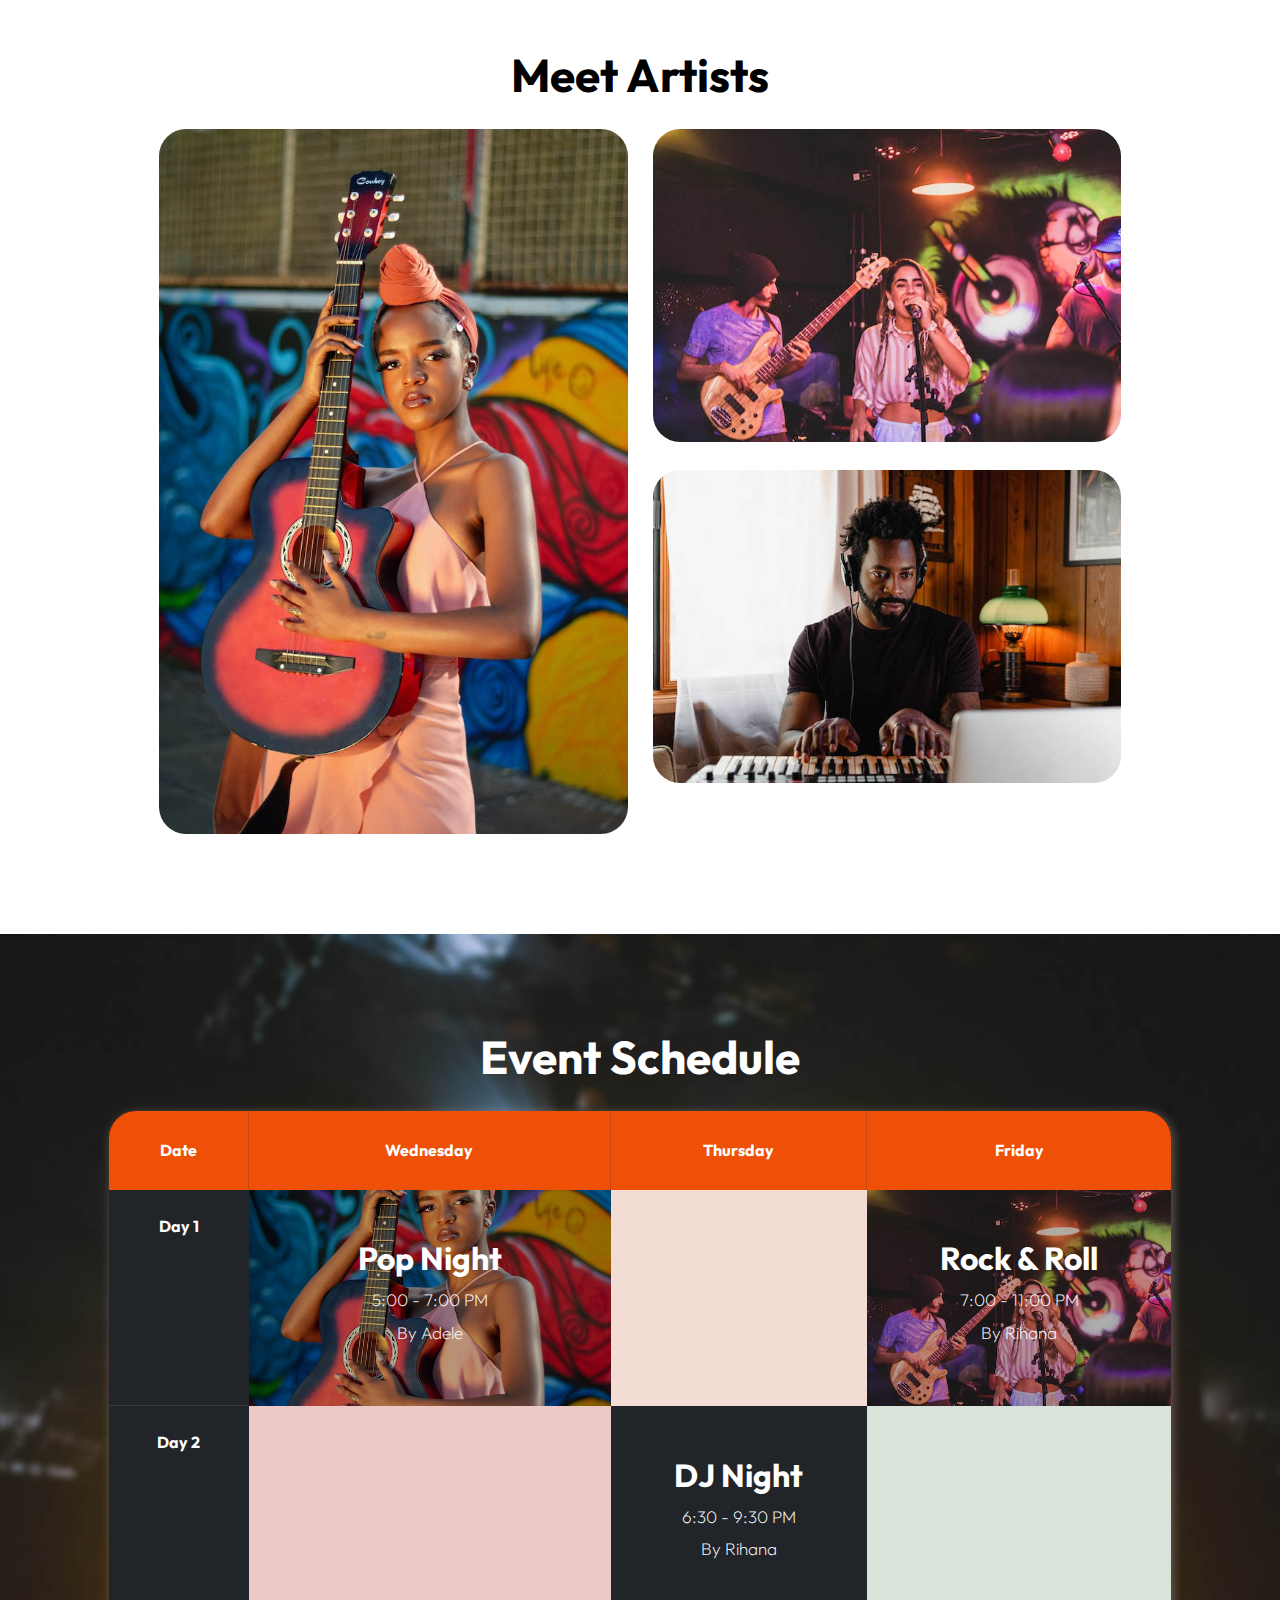
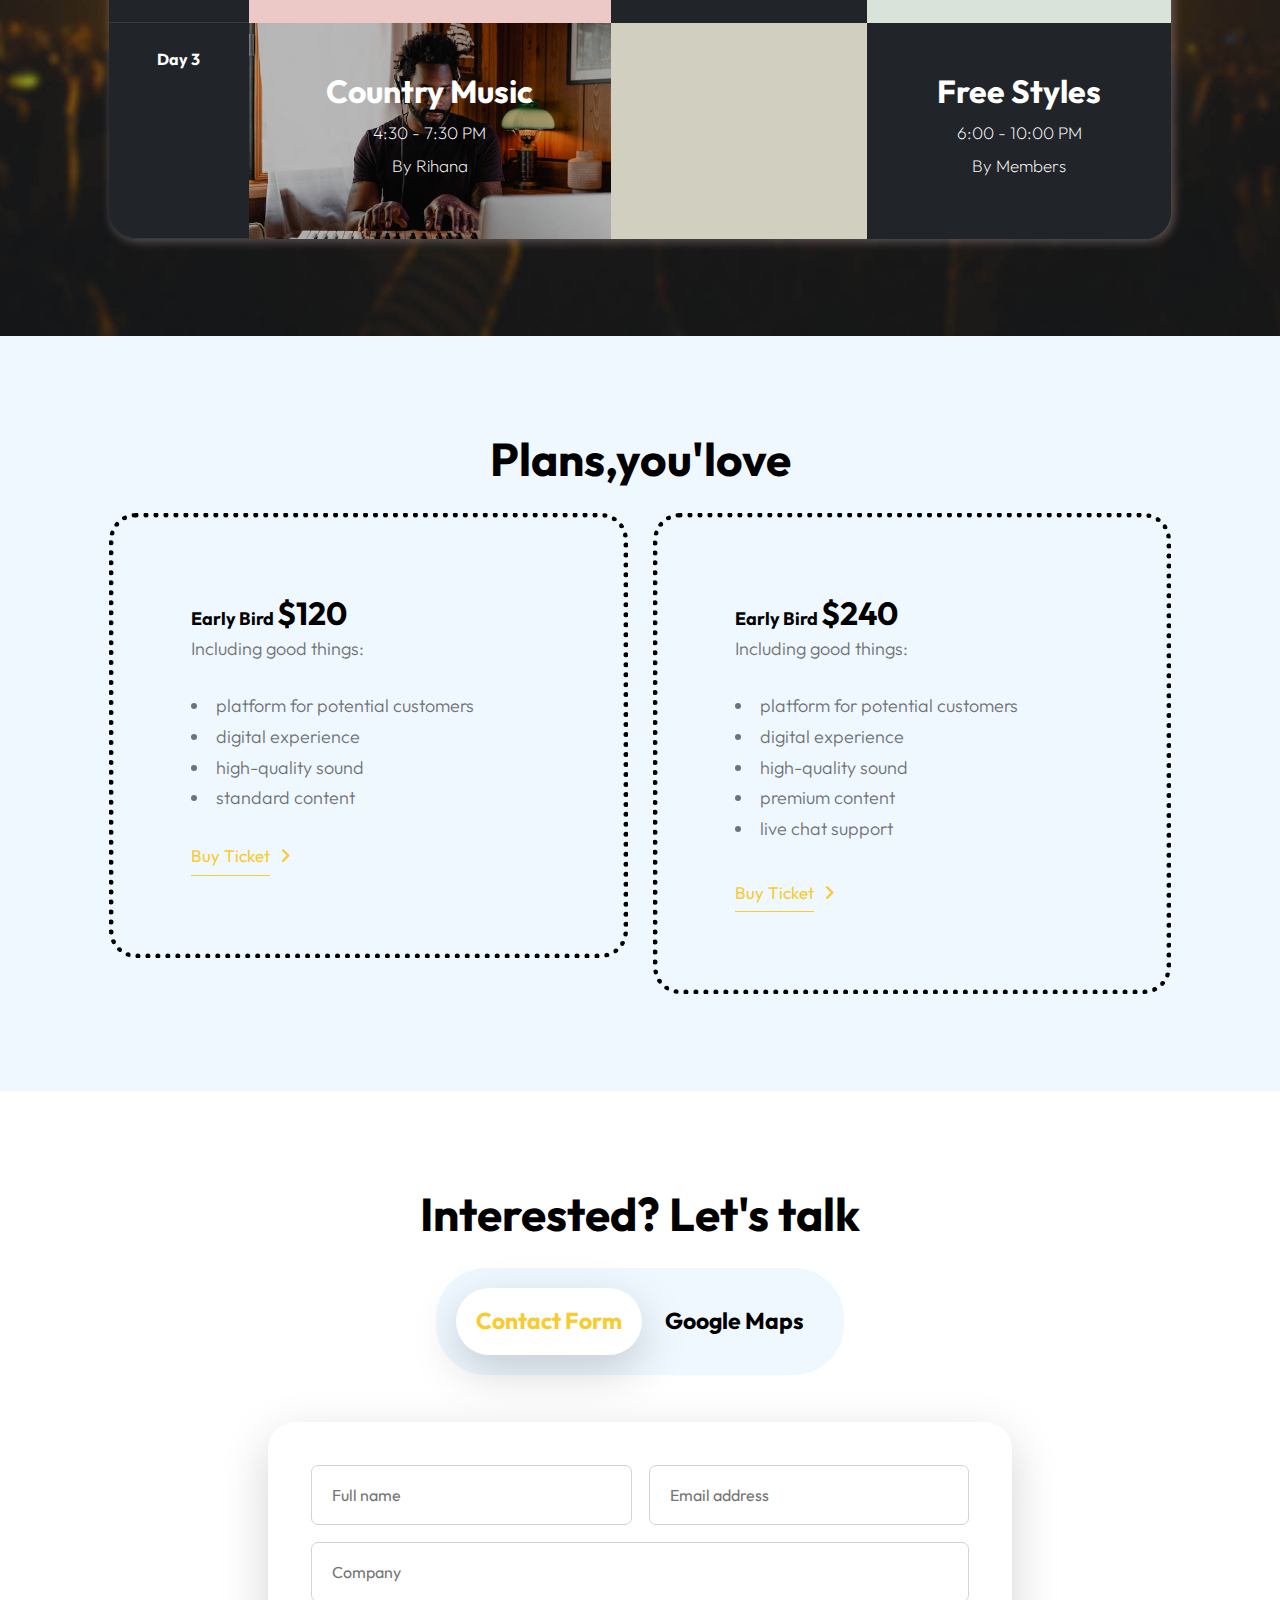
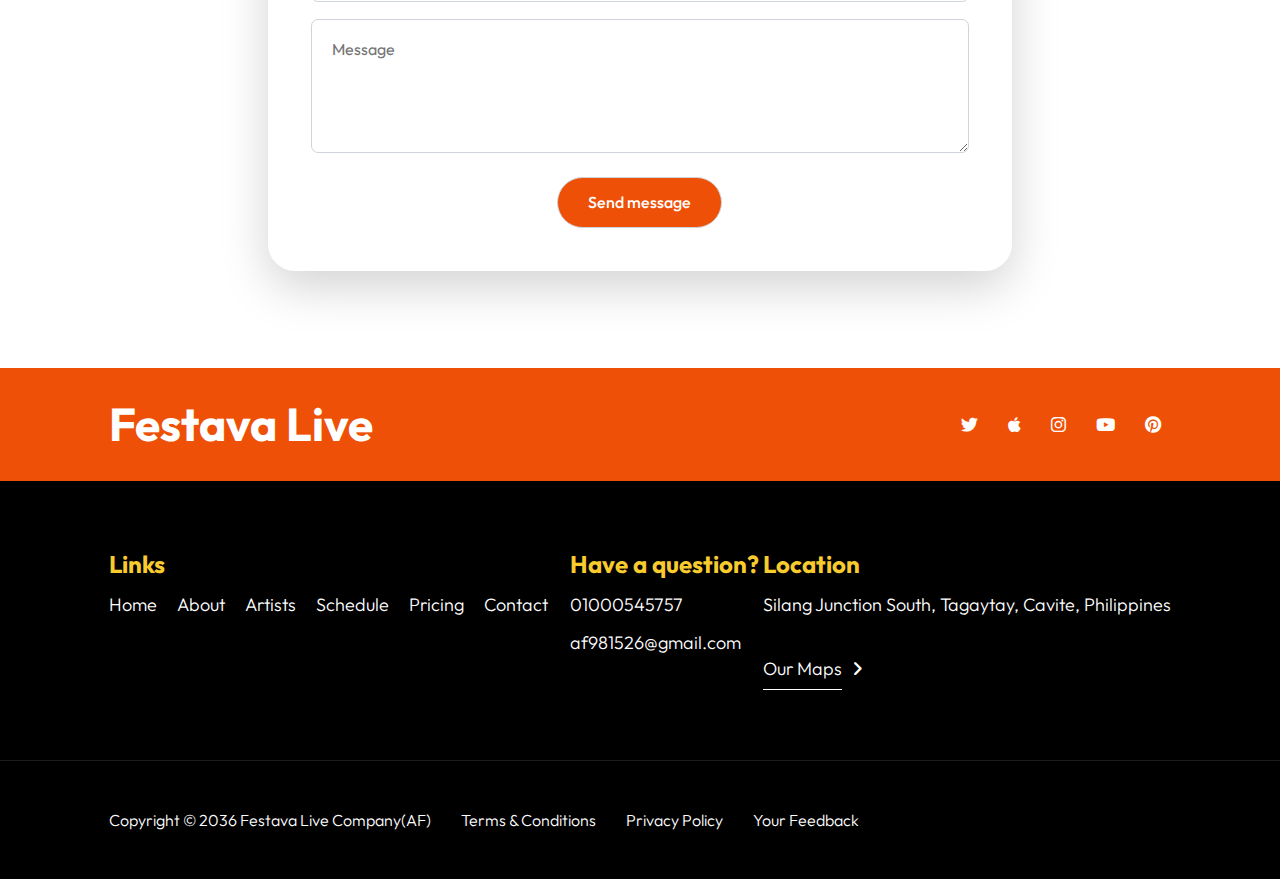
==== commit b62eec6e: "Update index.html" ====
--- a/index.html
+++ b/index.html
@@ -23,7 +23,7 @@
         <video class="video_header" src="videos/pexels-2022395.mp4" loop autoplay muted></video>
         <section class="overlay"></section>
         <section class="welcome_bar">
-            <h4><i class="fa-solid fa-user"></i> welcome to music festival 2023</h4>
+            <h4><i class="fa-solid fa-user"></i> welcome to music festival 2024</h4>
         </section>
     <nav id="navigation_bar">
         <section class="container">
@@ -433,4 +433,4 @@
 <!-- end footer section -->
 <script src="style.js"></script>
 </body>
-</html>+</html>
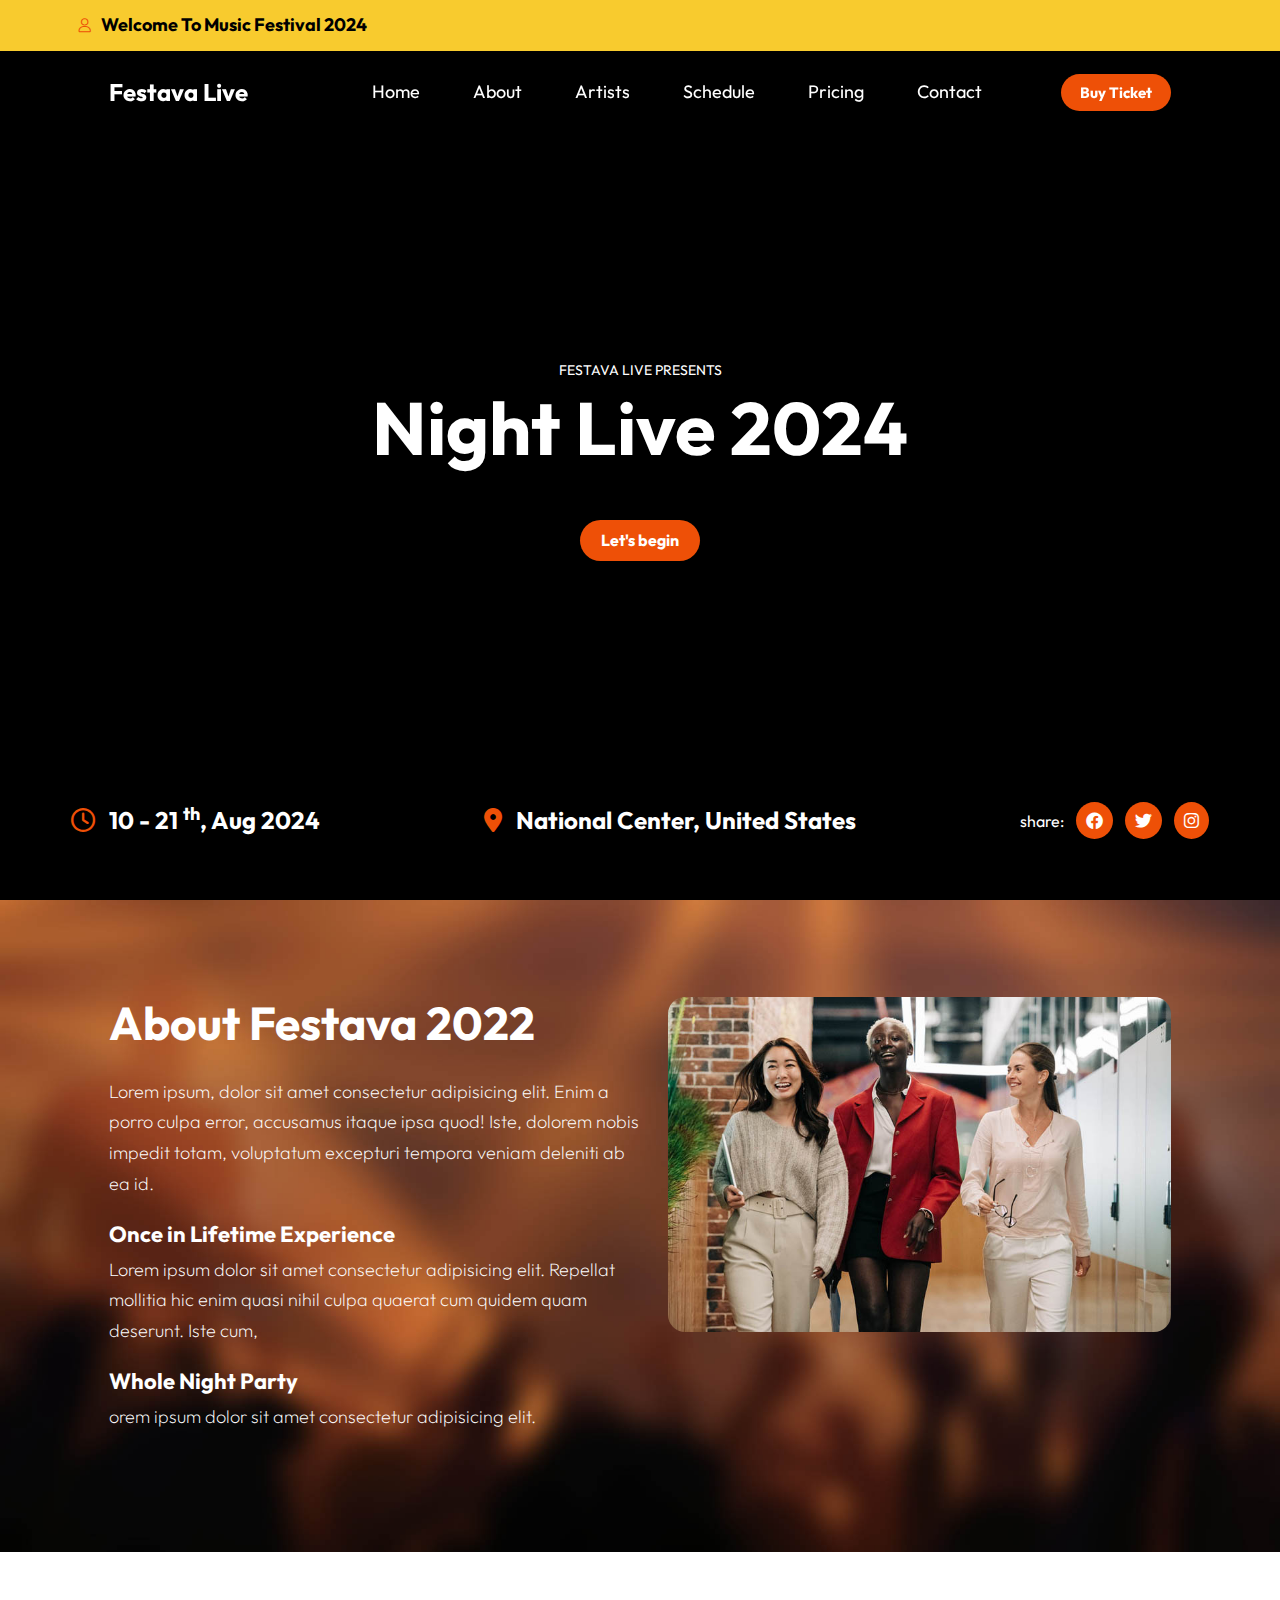
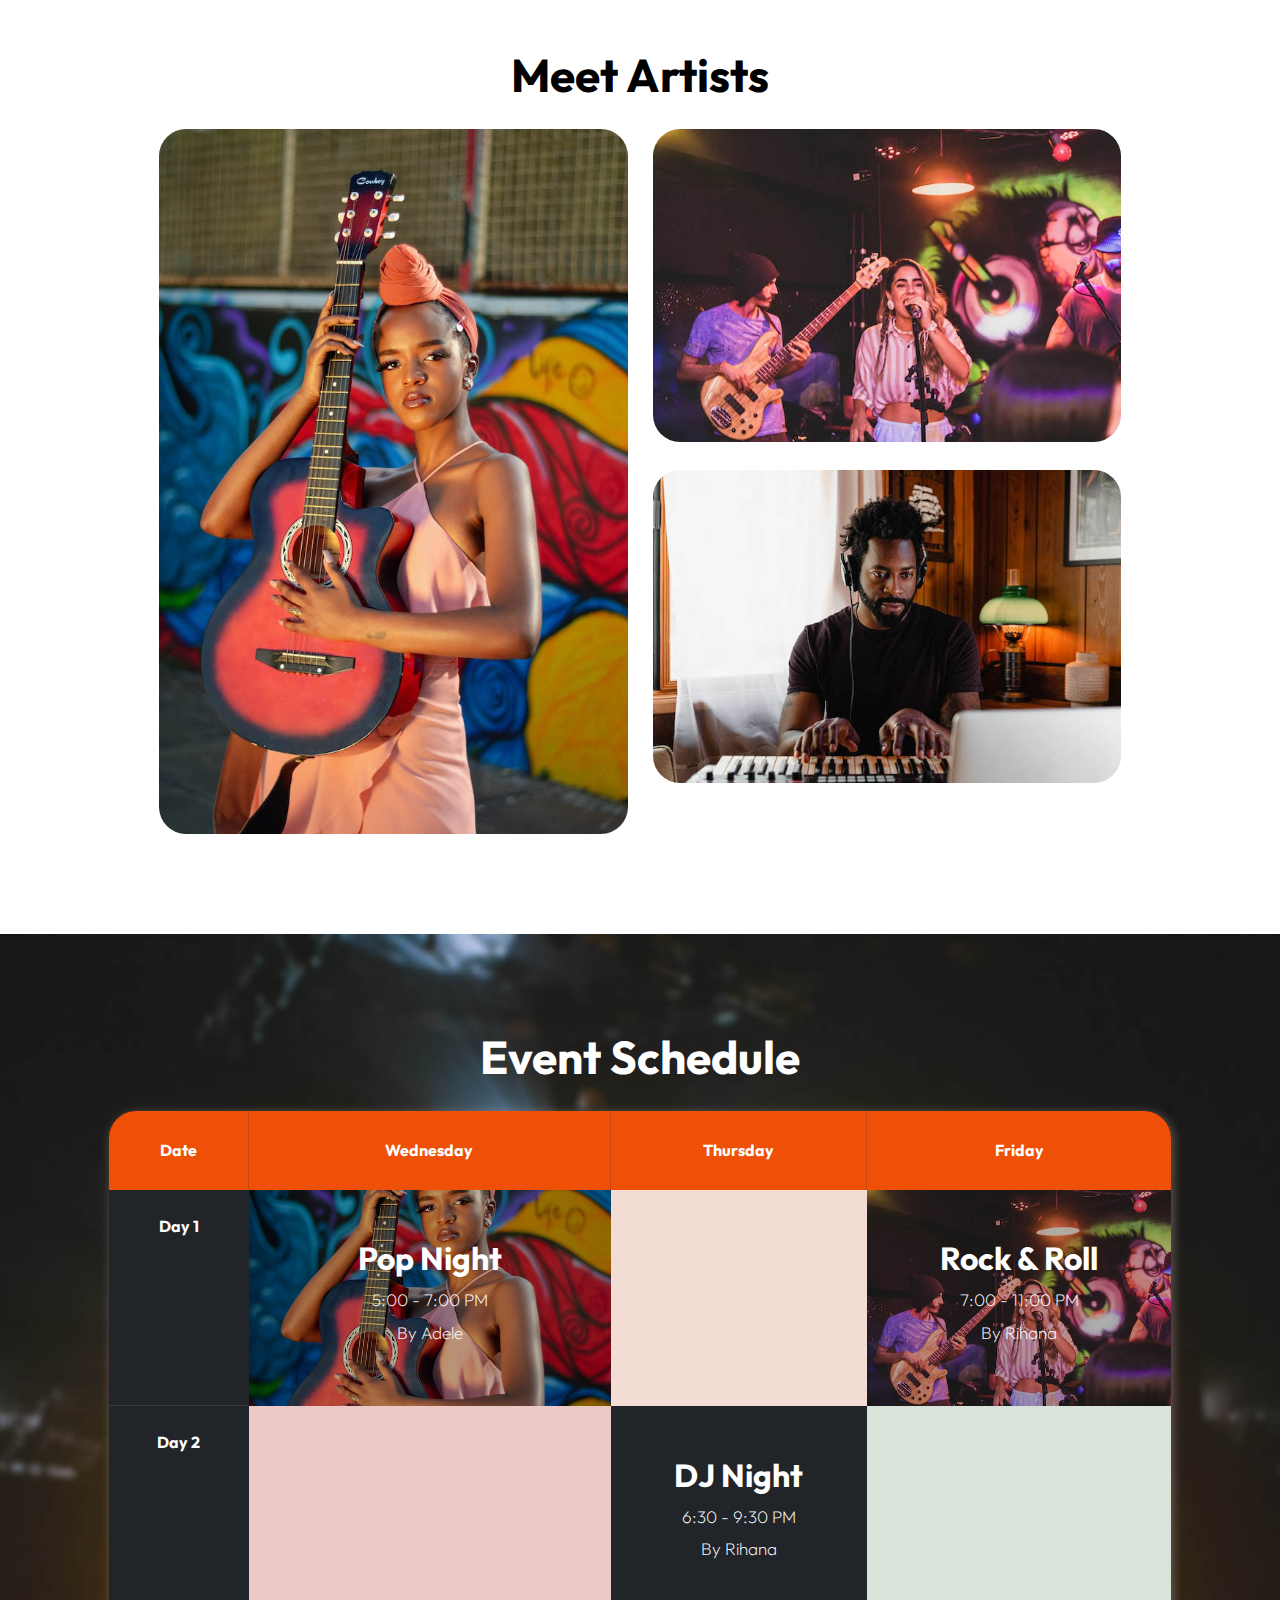
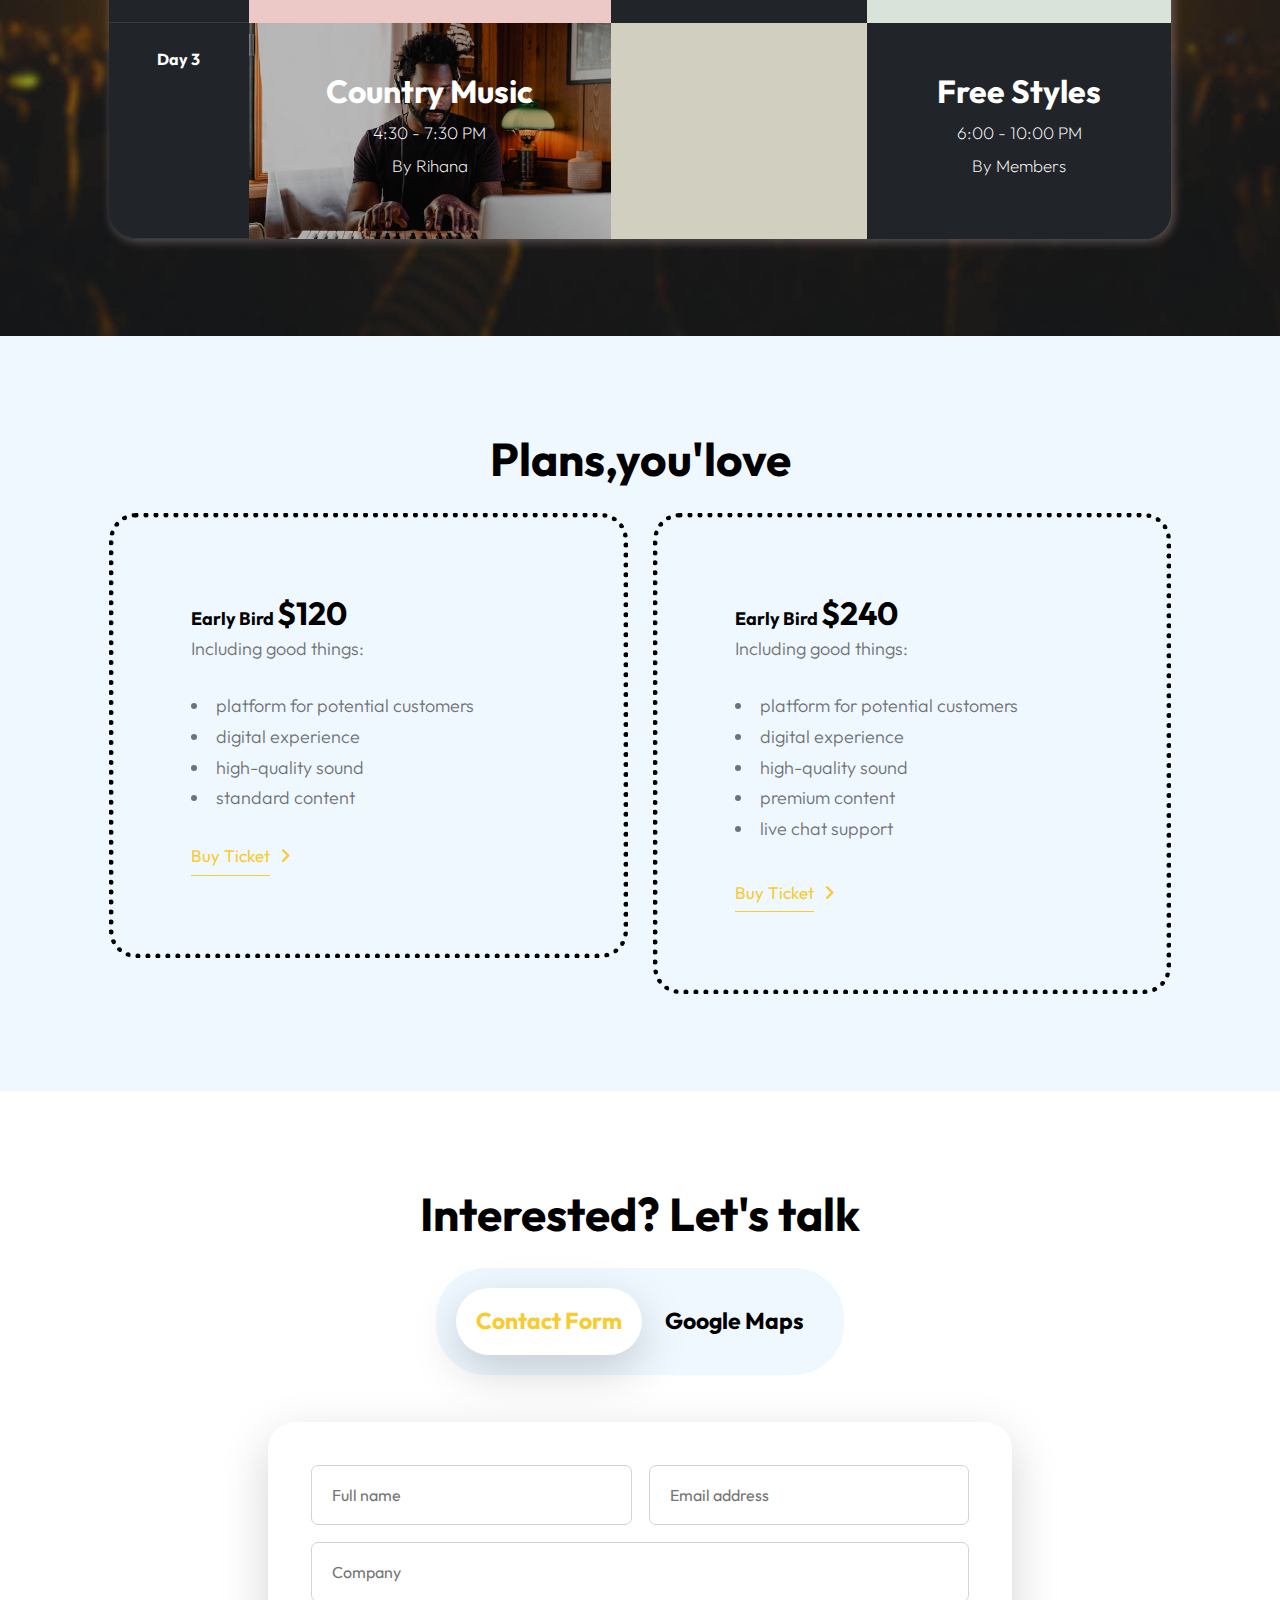
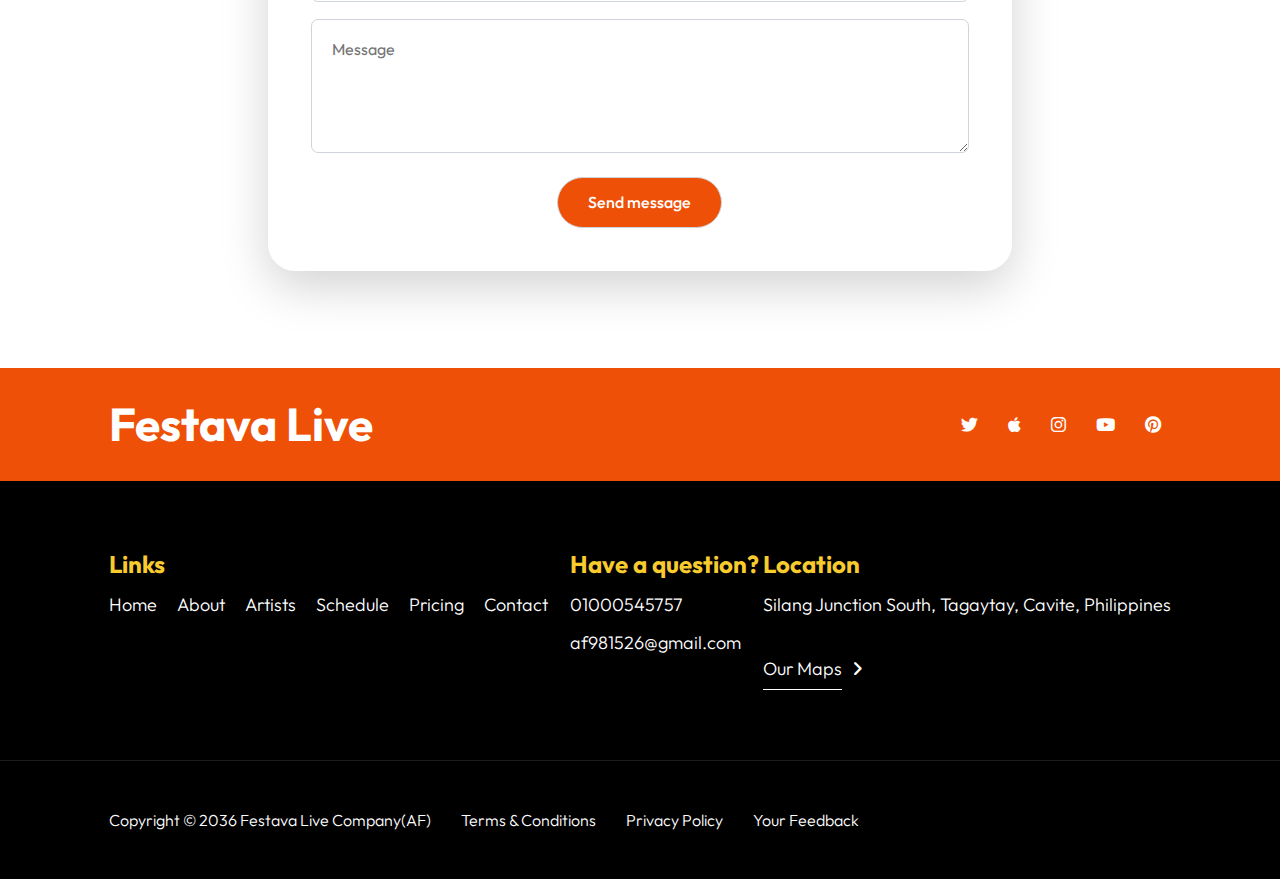
==== commit ac89acf9: "Update index.html" ====
--- a/index.html
+++ b/index.html
@@ -71,7 +71,7 @@
         <!-- start main_content -->
         <section class="main_content">
         <p>FESTAVA LIVE PRESENTS</p>
-        <h1>Night Live 2023</h1>
+        <h1>Night Live 2024</h1>
         <a href="#">Let's begin</a>
         </section>
         <!-- end main_content -->
@@ -81,7 +81,7 @@
     <section class="sub_content">
         <section class="row1">
             <i class="fa-regular fa-clock"></i>
-            <span> 10 - 12<sup>th</sup>, Dec 2023</span>
+            <span> 10 - 21 <sup>th</sup>, Aug 2024</span>
         </section>
         <section class="row2">
             <i class="fa-solid fa-location-dot"></i>
